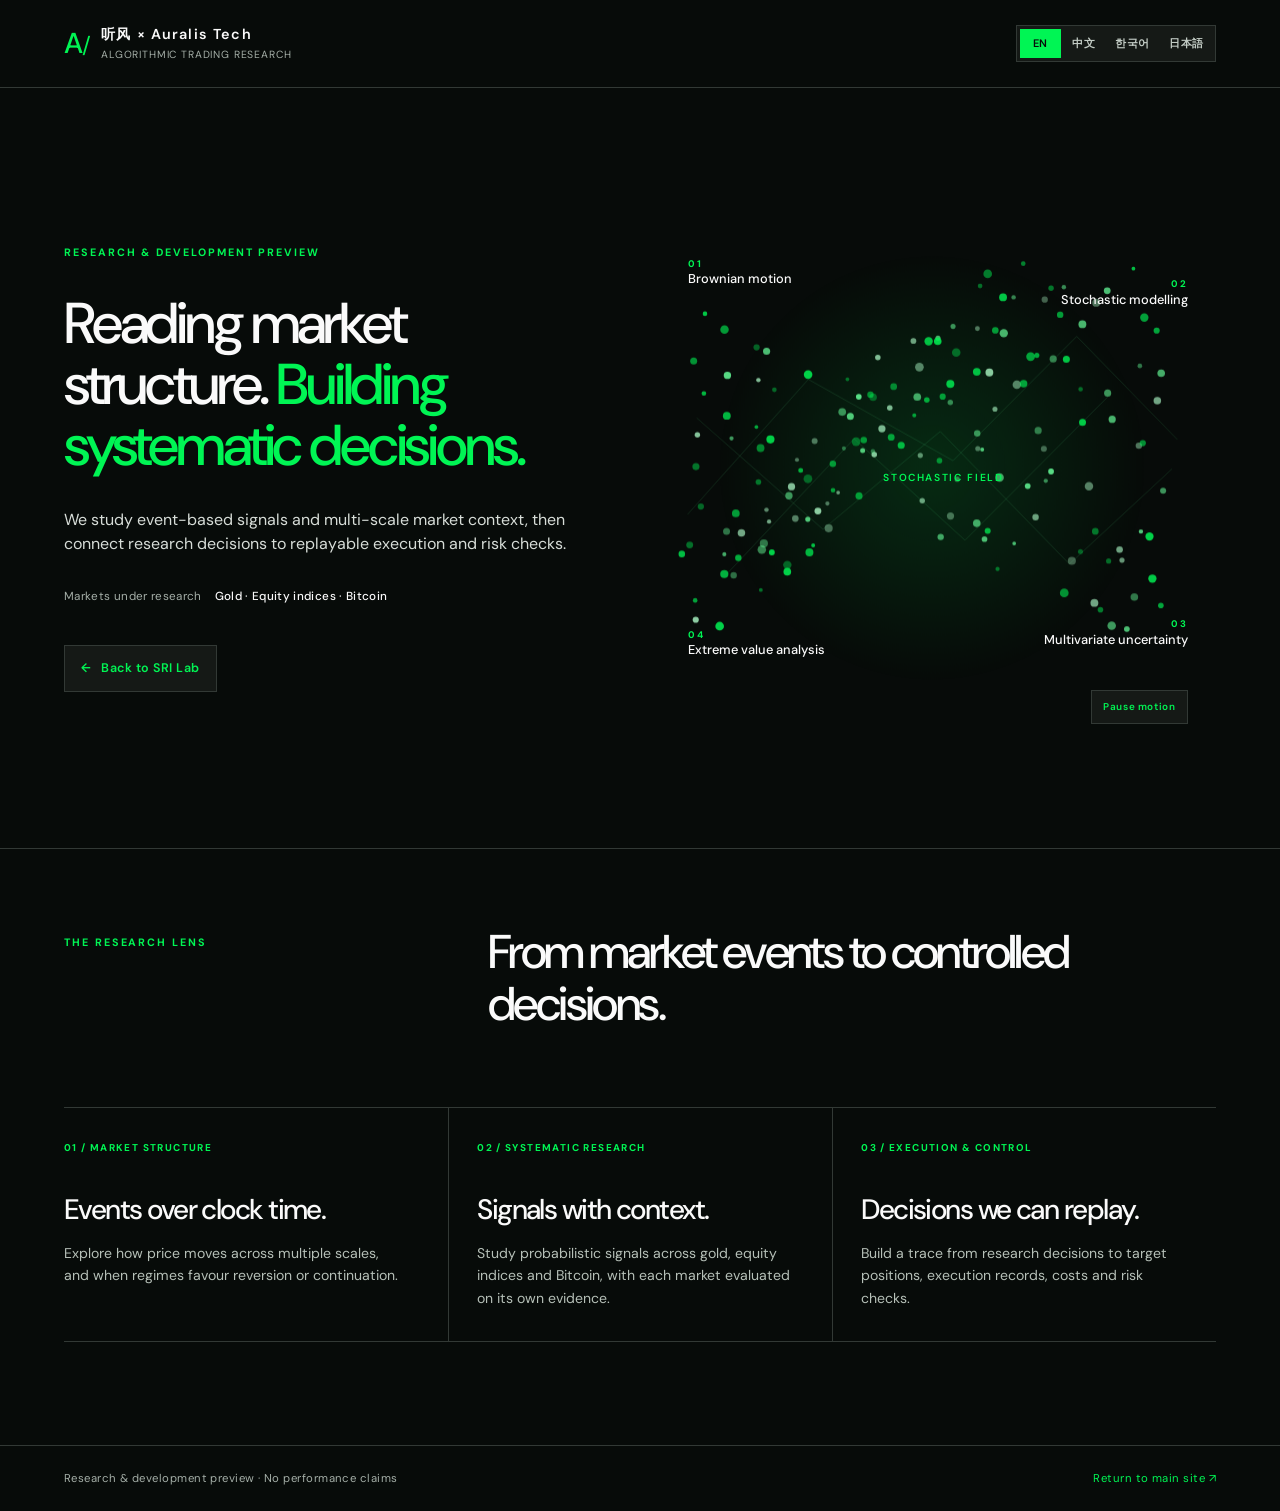
==== algorithmic-trading.html @ 4249a89b "Version site assets to refresh responsive styles" ====
<!doctype html>
<html lang="en">
<head>
  <meta charset="utf-8">
  <meta name="viewport" content="width=device-width, initial-scale=1">
  <meta name="robots" content="noindex">
  <meta name="theme-color" content="#070b09">
  <title>听风 × Auralis Tech | Algorithmic Trading Research</title>
  <meta name="description" content="A research preview of event-based market signals, multi-scale context and controlled execution across gold, equity indices and Bitcoin.">
  <link rel="icon" type="image/png" sizes="64x64" href="assets/sri-favicon.png">
  <link rel="preconnect" href="https://fonts.googleapis.com">
  <link rel="preconnect" href="https://fonts.gstatic.com" crossorigin>
  <link href="https://fonts.googleapis.com/css2?family=DM+Sans:wght@400;500;600;700&amp;display=swap" rel="stylesheet">
  <link rel="stylesheet" href="styles.css?v=20261025-2">
  <link rel="stylesheet" href="trading.css?v=20261025-2">
</head>
<body class="trading-page">
  <a class="skip-link" href="#main" data-i18n="skipLink">Skip to content</a>

  <header class="trading-header">
    <a class="trading-brand" href="index.html#top" aria-label="Return to the SRI Lab homepage" data-i18n-aria-label="tradingHomeLabel" data-language-link>
      <span class="trading-mark" aria-hidden="true">A<span class="trading-mark-slash">/</span></span>
      <span><strong>听风 × Auralis Tech</strong><small data-i18n="tradingBrandSub">Algorithmic trading research</small></span>
    </a>
    <div class="language-switcher" id="languageSwitcher" role="group" aria-label="Language">
      <button type="button" data-lang="en" aria-pressed="true">EN</button>
      <button type="button" data-lang="zh" aria-pressed="false">中文</button>
      <button type="button" data-lang="ko" aria-pressed="false">한국어</button>
      <button type="button" data-lang="ja" aria-pressed="false">日本語</button>
    </div>
  </header>

  <main id="main">
    <section class="trading-hero">
      <div class="trading-copy">
        <p class="trading-kicker" data-i18n="tradingEyebrow">Research &amp; development preview</p>
        <h1 data-i18n="tradingTitle">Reading market structure. <span>Building systematic decisions.</span></h1>
        <p class="trading-lede" data-i18n="tradingIntro">We study event-based signals and multi-scale market context, then connect research decisions to replayable execution and risk checks.</p>
        <p class="trading-markets"><span data-i18n="tradingMarketsLabel">Markets under research</span><strong data-i18n="tradingMarkets">Gold · Equity indices · Bitcoin</strong></p>
        <a class="trading-return" href="index.html#top" data-language-link><span aria-hidden="true">←</span> <span data-i18n="tradingReturn">Back to SRI Lab</span></a>
      </div>
      <div class="trading-diagram" role="group" aria-label="Mathematical research themes" data-i18n-aria-label="tradingVisualDescription">
        <div class="diagram-art" aria-hidden="true">
          <img src="assets/auralis-signal-field.svg" alt="" width="620" height="560">
          <canvas class="diagram-canvas" width="620" height="560"></canvas>
          <span class="diagram-center" data-i18n="tradingVisualCore">Stochastic field</span>
        </div>
        <div class="diagram-terms">
          <span class="diagram-label label-one"><b>01</b><strong>Brownian motion</strong><small class="diagram-local" data-i18n="tradingMath1Local">布朗运动</small></span>
          <span class="diagram-label label-two"><b>02</b><strong>Stochastic modelling</strong><small class="diagram-local" data-i18n="tradingMath2Local">随机建模</small></span>
          <span class="diagram-label label-three"><b>03</b><strong>Multivariate uncertainty</strong><small class="diagram-local" data-i18n="tradingMath3Local">多变量不确定性</small></span>
          <span class="diagram-label label-four"><b>04</b><strong>Extreme value analysis</strong><small class="diagram-local" data-i18n="tradingMath4Local">极值分析</small></span>
        </div>
        <button class="diagram-motion" type="button" hidden>
          <span class="motion-pause" data-i18n="tradingMotionPause">Pause motion</span>
          <span class="motion-resume" data-i18n="tradingMotionResume" hidden>Resume motion</span>
        </button>
      </div>
    </section>

    <section class="trading-process" aria-labelledby="trading-process-title">
      <div class="process-intro">
        <p class="trading-kicker" data-i18n="tradingMethodEyebrow">The research lens</p>
        <h2 id="trading-process-title" data-i18n="tradingMethodTitle">From market events to controlled decisions.</h2>
      </div>
      <div class="process-grid">
        <article class="process-card"><span data-i18n="tradingCard1Kicker">01 / MARKET STRUCTURE</span><h3 data-i18n="tradingCard1Title">Events over clock time.</h3><p data-i18n="tradingCard1Text">Explore how price moves across multiple scales, and when regimes favour reversion or continuation.</p></article>
        <article class="process-card"><span data-i18n="tradingCard2Kicker">02 / SYSTEMATIC RESEARCH</span><h3 data-i18n="tradingCard2Title">Signals with context.</h3><p data-i18n="tradingCard2Text">Study probabilistic signals across gold, equity indices and Bitcoin, with each market evaluated on its own evidence.</p></article>
        <article class="process-card"><span data-i18n="tradingCard3Kicker">03 / EXECUTION &amp; CONTROL</span><h3 data-i18n="tradingCard3Title">Decisions we can replay.</h3><p data-i18n="tradingCard3Text">Build a trace from research decisions to target positions, execution records, costs and risk checks.</p></article>
      </div>
    </section>
  </main>

  <footer class="trading-footer">
    <p data-i18n="tradingStatus">Research &amp; development preview · No performance claims</p>
    <a href="index.html#top" data-i18n="tradingFooterReturn" data-language-link>Return to main site ↗</a>
  </footer>

  <script src="script.js?v=20261025-2"></script>
  <script src="trading-animation.js?v=20261025-2"></script>
</body>
</html>
---- styles.css ----
:root {
  --paper: #f3efe6;
  --paper-light: #fbf8f1;
  --ink: #13241f;
  --muted: #61706a;
  --line: rgba(19, 36, 31, 0.14);
  --green: #1f6c59;
  --blue: #315f8f;
  --gold: #b17d2e;
  --dark: #0e201b;
  --white: #fffdf8;
  --shadow: 0 24px 70px rgba(22, 36, 31, 0.12);
  --radius: 1.75rem;
}

* { box-sizing: border-box; }

html { scroll-behavior: smooth; }

body {
  margin: 0;
  color: var(--ink);
  background:
    radial-gradient(circle at 0 3%, rgba(31, 108, 89, 0.14), transparent 29rem),
    radial-gradient(circle at 100% 12%, rgba(49, 95, 143, 0.15), transparent 28rem),
    var(--paper);
  font-family: "DM Sans", system-ui, -apple-system, BlinkMacSystemFont, "Segoe UI", sans-serif;
  font-size: 17px;
  line-height: 1.6;
}

body::before {
  position: fixed;
  inset: 0;
  z-index: -1;
  pointer-events: none;
  content: "";
  opacity: 0.3;
  background-image: linear-gradient(rgba(19, 36, 31, 0.035) 1px, transparent 1px), linear-gradient(90deg, rgba(19, 36, 31, 0.035) 1px, transparent 1px);
  background-size: 34px 34px;
  mask-image: linear-gradient(to bottom, black, transparent 74%);
}

a { color: inherit; text-decoration: none; }
img { max-width: 100%; }

.skip-link {
  position: fixed;
  left: 1rem;
  top: -5rem;
  z-index: 100;
  padding: 0.75rem 1rem;
  border-radius: 0.6rem;
  background: var(--dark);
  color: white;
}

.skip-link:focus { top: 1rem; }

.site-header {
  position: sticky;
  top: 0;
  z-index: 30;
  display: grid;
  grid-template-columns: 1fr auto 1fr;
  align-items: center;
  gap: 2rem;
  padding: 0.85rem clamp(1.1rem, 4vw, 4.2rem);
  border-bottom: 1px solid var(--line);
  background: rgba(243, 239, 230, 0.84);
  backdrop-filter: blur(18px);
}

.brand {
  display: inline-flex;
  align-items: center;
  gap: 0.75rem;
  justify-self: start;
}

.brand-mark {
  display: grid;
  place-items: center;
  width: 2.65rem;
  height: 2.65rem;
  border-radius: 50%;
  color: white;
  background: linear-gradient(135deg, #0ea5e9, #7c3aed);
  font-size: 0.82rem;
  font-weight: 700;
  letter-spacing: 0.02em;
  box-shadow: 0 8px 22px rgba(31, 108, 89, 0.23);
}

.brand-copy { display: flex; flex-direction: column; line-height: 1.15; }
.brand-copy strong { font-size: 0.96rem; }
.brand-copy small { margin-top: 0.2rem; color: var(--muted); font-size: 0.78rem; }

.nav { display: flex; gap: clamp(0.9rem, 2vw, 1.7rem); font-size: 0.9rem; color: var(--muted); }
.nav a { position: relative; }
.nav a::after { position: absolute; right: 0; bottom: -0.35rem; left: 0; height: 1px; content: ""; background: var(--ink); transform: scaleX(0); transition: transform 180ms ease; }
.nav a:hover::after, .nav a:focus-visible::after { transform: scaleX(1); }

.language-switcher {
  display: inline-flex;
  justify-self: end;
  gap: 0.18rem;
  padding: 0.22rem;
  border: 1px solid var(--line);
  border-radius: 999px;
  background: rgba(255, 255, 255, 0.42);
}

.language-switcher button {
  justify-self: end;
  min-width: 2.4rem;
  padding: 0.42rem 0.58rem;
  border: 0;
  border-radius: 999px;
  color: var(--muted);
  background: transparent;
  font: inherit;
  font-size: 0.74rem;
  font-weight: 700;
  cursor: pointer;
  transition: color 160ms ease, background 160ms ease, box-shadow 160ms ease;
}

.language-switcher button:hover { color: var(--ink); }
.language-switcher button[aria-pressed="true"] { color: white; background: linear-gradient(135deg, #0ea5e9, #7c3aed); box-shadow: 0 5px 14px rgba(79, 119, 232, 0.2); }

.section-pad { padding: clamp(4.8rem, 9vw, 8.5rem) clamp(1.2rem, 6vw, 7.5rem); }

.hero {
  display: grid;
  grid-template-columns: minmax(0, 1.35fr) minmax(340px, 0.65fr);
  gap: clamp(2.2rem, 6vw, 6.5rem);
  align-items: start;
  min-height: auto;
  padding-top: clamp(3.8rem, 6vw, 5.8rem);
  padding-bottom: clamp(3.2rem, 5vw, 4.8rem);
  overflow: hidden;
}

.eyebrow {
  margin: 0 0 1.1rem;
  color: var(--green);
  font-size: 0.8rem;
  font-weight: 700;
  letter-spacing: 0.14em;
  text-transform: uppercase;
}

.eyebrow.light { color: #8bd3bf; }

h1, h2, h3 { margin: 0; line-height: 1.05; }
h1, h2 { font-family: Newsreader, Georgia, serif; font-weight: 600; letter-spacing: -0.047em; }
h1 { max-width: 980px; font-size: clamp(3.8rem, 6.3vw, 6.5rem); }
h2 { font-size: clamp(2.5rem, 5vw, 5rem); }
h3 { font-size: 1.18rem; letter-spacing: -0.025em; }

.gradient-text {
  display: inline-block;
  color: transparent;
  background: linear-gradient(135deg, #0ea5e9 0%, #4f77e8 42%, #7c3aed 76%, #a855f7 100%);
  background-clip: text;
  -webkit-background-clip: text;
}

.hero-tagline {
  margin: 1.2rem 0 0;
  color: var(--ink);
  font-size: clamp(1.15rem, 1.8vw, 1.45rem);
  font-weight: 700;
  letter-spacing: -0.02em;
}

.hero-lede { max-width: 760px; margin: 0.8rem 0 0; color: var(--muted); font-size: clamp(1.08rem, 1.45vw, 1.22rem); }
.hero-actions { display: flex; flex-wrap: wrap; gap: 0.75rem; margin-top: 1.8rem; }

.button {
  display: inline-flex;
  align-items: center;
  justify-content: center;
  padding: 0.86rem 1.15rem;
  border: 1px solid var(--line);
  border-radius: 999px;
  font-size: 0.93rem;
  font-weight: 700;
  transition: transform 160ms ease, box-shadow 160ms ease, background 160ms ease;
}

.button.primary { border-color: var(--dark); color: white; background: var(--dark); }
.button.secondary { background: rgba(255, 255, 255, 0.5); }
.button:hover { transform: translateY(-2px); box-shadow: 0 10px 24px rgba(22, 36, 31, 0.1); }

.profile-links { display: flex; flex-wrap: wrap; gap: 0.85rem 1.25rem; margin-top: 2rem; color: var(--muted); font-size: 0.86rem; }
.profile-links a { border-bottom: 1px solid var(--line); }
.profile-links span { color: var(--green); }

.profile-card {
  position: relative;
  padding: clamp(1.4rem, 3vw, 2.2rem);
  border: 1px solid rgba(19, 36, 31, 0.12);
  border-radius: 2.25rem;
  background: rgba(251, 248, 241, 0.78);
  box-shadow: var(--shadow);
}

.profile-card::before {
  position: absolute;
  top: 1.5rem;
  right: 1.5rem;
  width: 4.5rem;
  height: 4.5rem;
  border: 1px solid rgba(31, 108, 89, 0.18);
  border-radius: 50%;
  content: "";
  box-shadow: 0 0 0 0.9rem rgba(31, 108, 89, 0.05), 0 0 0 1.8rem rgba(49, 95, 143, 0.03);
}

.portrait-wrap { position: relative; width: 8.8rem; margin-bottom: 1.6rem; }
.portrait-wrap img { display: block; width: 8.8rem; height: 8.8rem; object-fit: cover; object-position: center 6%; border: 5px solid white; border-radius: 50%; box-shadow: 0 16px 40px rgba(22, 36, 31, 0.18); }
.availability { position: absolute; right: 0.45rem; bottom: 0.35rem; width: 1.2rem; height: 1.2rem; border: 3px solid white; border-radius: 50%; background: #51a47f; }
.profile-kicker { margin: 0 0 0.35rem; color: var(--green); font-size: 0.68rem; font-weight: 700; letter-spacing: 0.12em; text-transform: uppercase; }
.profile-card h2 { font-size: clamp(2rem, 3.2vw, 3rem); }
.profile-role { margin: 0.55rem 0 0; color: var(--muted); font-size: 1rem; }
.credential-list { display: grid; gap: 0.55rem; margin-top: 1.25rem; padding-top: 1.1rem; border-top: 1px solid var(--line); }
.credential-list p { display: grid; grid-template-columns: minmax(8.5rem, 0.9fr) 1.1fr; gap: 0.8rem; margin: 0; font-size: 0.79rem; line-height: 1.35; }
.credential-list strong { color: var(--ink); }
.credential-list span { color: var(--muted); }
.profile-tags { display: flex; flex-wrap: wrap; gap: 0.45rem; margin-top: 1.3rem; }
.profile-tags span { padding: 0.4rem 0.7rem; border: 1px solid var(--line); border-radius: 999px; background: rgba(255, 255, 255, 0.55); font-size: 0.76rem; font-weight: 600; }
.profile-note { display: grid; grid-template-columns: 2rem 1fr; gap: 0.8rem; align-items: start; margin-top: 1.6rem; color: var(--muted); font-size: 0.87rem; }
.profile-note p { margin: 0; }
.note-rule { height: 1px; margin-top: 0.7rem; background: var(--gold); }

.signature-band {
  position: relative;
  display: grid;
  grid-template-columns: repeat(3, 1fr);
  padding: 0 clamp(1.2rem, 6vw, 7.5rem);
  border-block: 1px solid var(--line);
  background: linear-gradient(90deg, rgba(14, 165, 233, 0.035), rgba(124, 58, 237, 0.04), rgba(255, 255, 255, 0.22));
}

.signature-band::before { position: absolute; top: -1px; right: clamp(1.2rem, 6vw, 7.5rem); left: clamp(1.2rem, 6vw, 7.5rem); height: 2px; content: ""; background: linear-gradient(90deg, #0ea5e9, #4f77e8 45%, #7c3aed 78%, transparent); }
.signature-band p { display: grid; grid-template-columns: auto 1fr auto; grid-template-rows: auto auto; gap: 0.05rem 0.85rem; align-items: center; margin: 0; padding: 1.35rem clamp(0.8rem, 3vw, 2.2rem); border-right: 1px solid var(--line); }
.signature-band p:first-child { border-left: 1px solid var(--line); }
.signature-band span { grid-row: 1 / 3; color: var(--blue); font-size: 0.68rem; font-weight: 700; }
.signature-band strong { font-size: 1rem; }
.signature-band small { color: var(--muted); font-size: 0.8rem; }
.signature-band em { grid-column: 3; grid-row: 1 / 3; padding-left: 0.9rem; border-left: 1px solid rgba(49, 95, 143, 0.16); color: transparent; background: linear-gradient(135deg, #0ea5e9, #7c3aed); background-clip: text; -webkit-background-clip: text; font-family: Newsreader, Georgia, serif; font-size: clamp(0.9rem, 1.3vw, 1.18rem); font-style: normal; font-weight: 600; letter-spacing: -0.02em; white-space: nowrap; }

.section-intro { display: grid; grid-template-columns: minmax(240px, 0.7fr) minmax(320px, 1.2fr); gap: 1.5rem clamp(2rem, 6vw, 6rem); align-items: start; margin-bottom: clamp(2.5rem, 6vw, 5rem); }
.section-intro .eyebrow { grid-column: 1 / -1; margin-bottom: -0.5rem; }
.section-intro > p:last-child { margin: 0.45rem 0 0; color: var(--muted); font-size: 1.02rem; line-height: 1.6; }
.section-intro.compact { max-width: 960px; }
.research-section .section-intro { grid-template-columns: minmax(420px, 1.08fr) minmax(380px, 0.92fr); column-gap: clamp(3rem, 6vw, 6.5rem); margin-bottom: clamp(2.5rem, 4.5vw, 4.5rem); }
.research-section .section-intro h2 { font-size: clamp(2.8rem, 4.5vw, 4.65rem); line-height: 1.03; }

.copy-emphasis { color: var(--ink); font-weight: 700; }
.gradient-emphasis { color: transparent; background: linear-gradient(110deg, #0ea5e9, #4f77e8 46%, #7c3aed 82%, #a855f7); background-clip: text; -webkit-background-clip: text; }
.gradient-emphasis.on-dark { background-image: linear-gradient(110deg, #67e8f9, #93c5fd 42%, #c084fc 82%, #e9d5ff); }
.marker-highlight { padding: 0 0.08em; color: var(--ink); background: linear-gradient(to top, rgba(14, 165, 233, 0.24) 0 38%, rgba(124, 58, 237, 0.13) 38% 68%, transparent 68%); box-decoration-break: clone; -webkit-box-decoration-break: clone; }
.light-emphasis { color: white; font-weight: 700; }

.research-grid { display: grid; grid-template-columns: repeat(3, minmax(0, 1fr)); gap: 1rem; }
.research-card { overflow: hidden; border: 1px solid var(--line); border-radius: var(--radius); background: rgba(251, 248, 241, 0.75); }
.research-visual { position: relative; overflow: hidden; height: 15rem; background: #102522; }
.research-visual::after { position: absolute; inset: 0; content: ""; pointer-events: none; background: linear-gradient(to top, rgba(14, 32, 27, 0.3), transparent 58%); }
.research-visual img { width: 100%; height: 100%; object-fit: cover; transition: transform 650ms cubic-bezier(0.22, 1, 0.36, 1), filter 650ms ease; }
.research-card:hover .research-visual img { transform: scale(1.035); filter: saturate(1.05); }
.research-visual span { position: absolute; right: 1rem; bottom: 0.8rem; z-index: 1; color: white; font-family: Newsreader, Georgia, serif; font-size: 2.6rem; }
.research-content { padding: 1.4rem; }
.branch-label { margin: 0 0 0.7rem; color: var(--green); font-size: 0.75rem; font-weight: 700; letter-spacing: 0.12em; text-transform: uppercase; }
.math-notation { display: inline-flex; margin: -0.1rem 0 0.9rem; padding: 0.34rem 0.62rem; border: 1px solid rgba(49, 95, 143, 0.16); border-radius: 999px; color: var(--blue); background: linear-gradient(135deg, rgba(14, 165, 233, 0.08), rgba(124, 58, 237, 0.08)); font-family: Newsreader, Georgia, serif; font-size: 0.86rem; font-weight: 600; letter-spacing: 0.01em; }
.research-content h3 { min-height: 2.5em; font-size: 1.3rem; }
.research-content > p:not(.branch-label):not(.math-notation) { min-height: 7.5em; color: var(--muted); font-size: 0.96rem; }
.research-content ul { display: flex; flex-wrap: wrap; gap: 0.4rem; margin: 1.2rem 0 0; padding: 0; list-style: none; }
.research-content li { padding: 0.38rem 0.6rem; border: 1px solid var(--line); border-radius: 999px; color: var(--muted); font-size: 0.75rem; }
.branch-two .branch-label { color: var(--blue); }
.branch-three .branch-label { color: var(--gold); }

.projects-section { padding-top: clamp(3rem, 6vw, 6rem); border-top: 1px solid var(--line); }
.projects-section .section-intro { max-width: none; grid-template-columns: minmax(0, 1.25fr) minmax(250px, 0.75fr); align-items: end; margin-bottom: clamp(1.5rem, 3vw, 2.5rem); }
.projects-section .section-intro h2 { font-size: clamp(2.8rem, 4.2vw, 4.5rem); }
.projects-grid { display: grid; grid-template-columns: repeat(3, minmax(0, 1fr)); gap: 0.85rem; }
.project-card { min-width: 0; padding: clamp(1.35rem, 2.2vw, 1.85rem); border: 1px solid var(--line); border-radius: var(--radius); background: rgba(251, 248, 241, 0.78); }
#ias-defi-project { background: linear-gradient(120deg, rgba(14, 165, 233, 0.1), rgba(124, 58, 237, 0.09) 58%, rgba(255, 253, 248, 0.76)); }
.project-card h3 { margin: 0.7rem 0 0.8rem; overflow-wrap: anywhere; font-family: Newsreader, Georgia, serif; font-size: clamp(1.4rem, 2vw, 1.8rem); font-weight: 500; line-height: 1.16; letter-spacing: -0.025em; }
.project-card p { margin: 0; color: var(--muted); font-size: 0.88rem; }
.project-card .project-fund { color: var(--green); font-size: 0.72rem; font-weight: 700; text-transform: uppercase; letter-spacing: 0.06em; }
.project-card .project-role { margin-bottom: 0.7rem; color: var(--ink); font-weight: 700; }
.projects-more { margin-top: 0.85rem; }
.projects-more summary { display: inline-flex; align-items: center; gap: 0.8rem; min-height: 3rem; padding: 0.7rem 1.05rem; border: 1px solid var(--line); border-radius: 999px; color: var(--green); background: rgba(255, 253, 248, 0.78); font-size: 0.85rem; font-weight: 700; cursor: pointer; list-style: none; }
.projects-more summary::-webkit-details-marker { display: none; }
.projects-more summary:hover, .projects-more summary:focus-visible { border-color: var(--green); background: var(--white); }
.projects-more summary:focus-visible { outline: 3px solid rgba(31, 108, 89, 0.25); outline-offset: 3px; }
.projects-more .when-open, .projects-more[open] .when-closed { display: none; }
.projects-more[open] .when-open { display: inline; }
.projects-toggle-icon { display: grid; place-items: center; width: 1.45rem; height: 1.45rem; border-radius: 50%; color: white; background: var(--green); font-size: 1.1rem; line-height: 1; transition: transform 180ms ease; }
.projects-more[open] .projects-toggle-icon { transform: rotate(45deg); }
.projects-more .projects-grid { margin-top: 0.85rem; }
.projects-source { display: inline-flex; gap: 0.35rem; margin-top: 1.7rem; padding-bottom: 0.2rem; border-bottom: 1px solid var(--green); color: var(--green); font-size: 0.85rem; font-weight: 700; }
#top, #profile, #research, #projects, #impact, #people, #contact, #ias-defi-project { scroll-margin-top: 6rem; }

.impact-panel {
  display: grid;
  grid-template-columns: minmax(280px, 0.78fr) minmax(0, 1.22fr);
  gap: clamp(2.5rem, 7vw, 7rem);
  margin: 0 clamp(1rem, 4vw, 4rem);
  padding: clamp(3rem, 7vw, 6.5rem);
  border-radius: 2.5rem;
  color: white;
  background: radial-gradient(circle at 75% 0, rgba(91, 166, 146, 0.23), transparent 30rem), radial-gradient(circle at 5% 100%, rgba(49, 95, 143, 0.25), transparent 26rem), var(--dark);
}

.impact-copy h2 { max-width: 580px; }
.impact-copy > p:not(.eyebrow) { max-width: 540px; color: rgba(255, 255, 255, 0.65); }
.text-link { display: inline-flex; gap: 0.35rem; margin-top: 1rem; border-bottom: 1px solid rgba(255, 255, 255, 0.35); font-size: 0.9rem; font-weight: 700; }
.impact-grid { display: grid; grid-template-columns: repeat(2, minmax(0, 1fr)); gap: 1px; background: rgba(255, 255, 255, 0.12); }
.impact-grid article { position: relative; min-height: 195px; padding: 1.5rem; background: rgba(14, 32, 27, 0.96); }
.impact-grid span { color: #8bd3bf; font-size: 0.66rem; font-weight: 700; }
.impact-grid h3 { margin-top: 1.2rem; }
.impact-grid p { margin-bottom: 0; color: rgba(255, 255, 255, 0.68); font-size: 0.9rem; }
.teaching-section { display: grid; grid-template-columns: 1.3fr 0.7fr; column-gap: clamp(2rem, 7vw, 7rem); row-gap: clamp(2rem, 4vw, 4rem); align-items: start; padding-bottom: clamp(1.8rem, 3vw, 3rem); }
.teaching-section .section-intro { display: block; margin: 0; }
.teaching-section .section-intro .eyebrow { margin-bottom: 1.15rem; }
.teaching-section .section-intro h2 { max-width: 740px; }
.teaching-section .section-intro > p:last-child { max-width: 680px; margin-top: 1.5rem; }
.teaching-list { display: flex; flex-direction: column; border-top: 1px solid var(--line); }
.teaching-list span { padding: 0.9rem 0; border-bottom: 1px solid var(--line); color: var(--muted); font-size: 0.92rem; }
.teaching-evidence { grid-column: 1 / -1; display: grid; grid-template-columns: minmax(260px, 0.72fr) minmax(0, 1.28fr); column-gap: clamp(2rem, 5vw, 5rem); row-gap: 1.5rem; padding-top: clamp(2rem, 4vw, 3.5rem); border-top: 1px solid var(--line); }
.evidence-heading h3 { max-width: 520px; font-family: Newsreader, Georgia, serif; font-size: clamp(1.9rem, 3.2vw, 3.35rem); font-weight: 500; line-height: 1.08; letter-spacing: -0.035em; }
.evidence-heading > p:last-child { max-width: 500px; margin-top: 1.25rem; color: var(--muted); font-size: 0.92rem; }
.teaching-scores { min-width: 0; padding: clamp(1rem, 2.4vw, 1.65rem); border: 1px solid rgba(124, 58, 237, 0.16); border-radius: 1.7rem; background: linear-gradient(150deg, rgba(14, 165, 233, 0.07), rgba(255, 253, 248, 0.94) 40%, rgba(124, 58, 237, 0.06)); }
.evidence-metrics { display: grid; grid-template-columns: repeat(3, minmax(0, 1fr)); gap: 0.65rem; }
.evidence-period { grid-column: 1 / -1; margin: 0 0 0.15rem; color: var(--green); font-size: 0.73rem; font-weight: 700; letter-spacing: 0.07em; text-transform: uppercase; }
.evidence-metric { min-width: 0; min-height: 165px; padding: 1.05rem; border: 1px solid rgba(255, 255, 255, 0.9); border-radius: 1.2rem; background: rgba(255, 255, 255, 0.76); box-shadow: 0 8px 24px rgba(39, 55, 83, 0.04); }
.evidence-metric strong { display: block; margin-bottom: 1.5rem; color: #2563eb; font-family: Newsreader, Georgia, serif; font-size: clamp(2.5rem, 3.8vw, 3.9rem); font-weight: 500; line-height: 1; letter-spacing: -0.05em; }
.evidence-metric strong span { font-size: 0.45em; }
.evidence-metric h4 { margin: 0 0 0.25rem; font-size: 0.86rem; line-height: 1.25; }
.evidence-metric p { margin: 0; color: var(--muted); font-size: 0.72rem; }
.survey-summary { margin-top: 1.3rem; padding-top: 1.05rem; border-top: 1px solid rgba(39, 55, 83, 0.14); }
.survey-table { width: 100%; border-collapse: collapse; text-align: left; font-variant-numeric: tabular-nums; }
.survey-table caption { margin-bottom: 0.35rem; color: var(--ink); font-size: 0.88rem; font-weight: 700; text-align: left; }
.survey-table th, .survey-table td { padding: 0.65rem 0.35rem; border-bottom: 1px solid var(--line); vertical-align: baseline; }
.survey-table thead th { color: var(--muted); font-size: 0.72rem; font-weight: 700; }
.survey-table tbody th { white-space: nowrap; font-size: 0.82rem; font-weight: 700; }
.survey-table td strong { color: #2563eb; font-family: Newsreader, Georgia, serif; font-size: 1.55rem; font-weight: 600; line-height: 1; }
.survey-table td span { white-space: nowrap; color: var(--muted); font-size: 0.73rem; }
.survey-positive { margin: 0.95rem 0 0; color: var(--ink); font-size: 0.82rem; font-weight: 700; }
.survey-source { margin: 0.4rem 0 0; color: var(--muted); font-size: 0.72rem; line-height: 1.5; }
.student-voices { grid-column: 1 / -1; margin-top: 0.5rem; }
.student-voices > .eyebrow { margin-bottom: 0.85rem; }
.student-voices-grid { display: grid; grid-template-columns: repeat(3, minmax(0, 1fr)); gap: 1rem; }
.student-quote { display: flex; flex-direction: column; justify-content: space-between; gap: 1.5rem; min-width: 0; margin: 0; padding: clamp(1.4rem, 3vw, 2.2rem); border: 1px solid rgba(124, 58, 237, 0.14); border-radius: 1.55rem; background: linear-gradient(145deg, rgba(14, 165, 233, 0.07), rgba(255, 253, 248, 0.9) 42%, rgba(124, 58, 237, 0.07)); }
.student-quote blockquote { margin: 0; font-family: Newsreader, Georgia, serif; font-size: clamp(1.2rem, 2.15vw, 1.8rem); line-height: 1.3; letter-spacing: -0.02em; }
.student-quote figcaption { color: var(--muted); font-size: 0.7rem; font-weight: 700; letter-spacing: 0.03em; }

.people-section { padding-top: clamp(1.25rem, 2.4vw, 2rem); padding-bottom: clamp(2.5rem, 4vw, 4rem); }
.people-section .section-intro { grid-template-columns: minmax(420px, 1.08fr) minmax(380px, 0.92fr); max-width: none; column-gap: clamp(4rem, 8vw, 9rem); }
.people-grid { display: grid; grid-template-columns: repeat(3, minmax(0, 1fr)); gap: 1rem; }
.person-card { position: relative; display: flex; flex-direction: column; align-items: center; min-height: 375px; padding: 1.55rem; overflow: hidden; border: 1px solid var(--line); border-radius: 1.65rem; background: rgba(251, 248, 241, 0.72); text-align: center; }
.person-card img, .initials { display: grid; place-items: center; width: 112px; height: 112px; margin: 0 auto 1.25rem; object-fit: cover; object-position: center center; border: 1px solid rgba(255, 255, 255, 0.6); border-radius: 26px; color: white; background: linear-gradient(135deg, #0ea5e9, #7c3aed); box-shadow: 0 18px 45px rgba(15, 23, 42, 0.18), inset 0 1px 0 rgba(255, 255, 255, 0.55); font-family: Newsreader, Georgia, serif; font-size: 1.65rem; transition: transform 240ms ease, box-shadow 240ms ease; }
.person-card:hover img, .person-card:hover .initials { transform: translateY(-4px) scale(1.025); box-shadow: 0 23px 55px rgba(15, 23, 42, 0.22), inset 0 1px 0 rgba(255, 255, 255, 0.55); }
.person-card h3 { font-size: 1.12rem; }
.person-card p { margin-bottom: 0; color: var(--muted); font-size: 0.88rem; line-height: 1.55; }
.person-card .person-title { margin: 0.45rem 0 0; color: var(--ink); font-size: 0.84rem; font-weight: 700; }
.person-card .person-affiliation { min-height: 2.7em; margin: 0.18rem 0 0.7rem; color: var(--green); font-size: 0.78rem; font-weight: 600; }
.join-card { grid-column: 1 / -1; display: grid; grid-template-columns: 120px minmax(190px, 0.7fr) minmax(280px, 1.25fr) auto; grid-template-areas: "icon label text action" "icon title text action"; gap: 0.35rem 1.7rem; align-items: center; min-height: 250px; padding: 2.2rem; border-color: rgba(124, 58, 237, 0.2); background: linear-gradient(145deg, rgba(14, 165, 233, 0.12), rgba(124, 58, 237, 0.11) 54%, rgba(245, 158, 11, 0.1)); text-align: left; }
.join-card::before { position: absolute; inset: -35%; content: ""; background: radial-gradient(circle at 28% 28%, rgba(56, 189, 248, 0.2), transparent 30%), radial-gradient(circle at 72% 60%, rgba(168, 85, 247, 0.22), transparent 32%), radial-gradient(circle at 50% 90%, rgba(251, 191, 36, 0.14), transparent 28%); }
.join-card > * { position: relative; z-index: 1; }
.join-card .initials { grid-area: icon; margin: 0; color: white; background: linear-gradient(135deg, #0ea5e9, #7c3aed); font-family: inherit; font-size: 2.4rem; }
.join-card h3 { grid-area: title; align-self: start; font-family: Newsreader, Georgia, serif; font-size: 1.85rem; }
.join-card .branch-label { grid-area: label; align-self: end; color: #6d28d9; }
.join-card > p:not(.branch-label) { grid-area: text; margin: 0; font-size: 0.98rem; }
.join-button { grid-area: action; display: inline-flex; align-items: center; justify-content: center; gap: 0.4rem; min-height: 48px; padding: 0.8rem 1.2rem; border-radius: 999px; color: white; background: linear-gradient(135deg, #0ea5e9, #7c3aed); box-shadow: 0 14px 32px rgba(124, 58, 237, 0.24); font-size: 0.92rem; font-weight: 700; white-space: nowrap; }
.join-button:hover { transform: translateY(-2px); box-shadow: 0 18px 40px rgba(124, 58, 237, 0.3); }

.contact-section { padding-top: clamp(1rem, 2vw, 2rem); }
.contact-card { max-width: 1180px; margin: 0 auto; padding: clamp(2rem, 6vw, 5.2rem); border: 1px solid var(--line); border-radius: 2.4rem; background: linear-gradient(120deg, rgba(255, 253, 248, 0.78), rgba(237, 242, 237, 0.8)); box-shadow: var(--shadow); text-align: center; }
.contact-card h2 { max-width: 900px; margin-inline: auto; }
.contact-card > p:not(.eyebrow) { max-width: 680px; margin: 1.2rem auto 0; color: var(--muted); }
.contact-email { display: inline-flex; gap: 0.4rem; margin-top: 2rem; padding-bottom: 0.25rem; border-bottom: 1px solid var(--ink); font-size: clamp(1rem, 2vw, 1.35rem); font-weight: 700; }
.contact-profiles { display: flex; flex-wrap: wrap; justify-content: center; gap: 0.8rem 1.25rem; margin-top: 2rem; color: var(--muted); font-size: 0.86rem; }

.site-footer { display: grid; grid-template-columns: 1fr auto 1fr; align-items: center; gap: 1rem; padding: 1.5rem clamp(1.2rem, 4vw, 4rem); border-top: 1px solid var(--line); color: var(--muted); font-size: 0.8rem; }
.site-footer p { margin: 0; }
.site-footer a { justify-self: end; }
.footer-actions { display: flex; justify-self: end; align-items: center; flex-wrap: wrap; justify-content: flex-end; gap: 0.45rem 1.25rem; }
.site-footer .footer-actions a { justify-self: auto; white-space: nowrap; }
.quant-entry { color: var(--green); opacity: 0.78; text-decoration: underline; text-decoration-color: transparent; text-underline-offset: 0.25rem; transition: opacity 160ms ease, text-decoration-color 160ms ease; }
.quant-entry:hover, .quant-entry:focus-visible { opacity: 1; text-decoration-color: currentColor; }

.scroll-reveal { opacity: 0; filter: blur(8px); transform: translate3d(0, 42px, 0) scale(0.988); transition: opacity 900ms cubic-bezier(0.22, 1, 0.36, 1), transform 900ms cubic-bezier(0.22, 1, 0.36, 1), filter 800ms ease; transition-delay: var(--reveal-delay, 0ms); will-change: opacity, transform, filter; }
.scroll-reveal.is-visible { opacity: 1; filter: blur(0); transform: translate3d(0, 0, 0) scale(1); }

@media (max-width: 1180px) {
  .site-header { grid-template-columns: minmax(0, 1fr) auto; column-gap: 1rem; row-gap: 0.65rem; }
  .brand { grid-column: 1; grid-row: 1; }
  .language-switcher { grid-column: 2; grid-row: 1; }
  .nav { grid-column: 1 / -1; grid-row: 2; justify-content: space-between; gap: 0.5rem; padding-top: 0.55rem; border-top: 1px solid var(--line); font-size: 0.82rem; }
  #top, #profile, #research, #projects, #impact, #people, #contact, #ias-defi-project { scroll-margin-top: 9rem; }
}

@media (max-width: 1100px) {
  .site-footer { grid-template-columns: 1fr; text-align: center; }
  .footer-actions { justify-self: center; justify-content: center; }
}

@media (max-width: 1020px) {
  .hero { grid-template-columns: 1fr; min-height: auto; }
  .profile-card { max-width: 560px; }
  .research-grid { grid-template-columns: 1fr; }
  .research-section .section-intro { grid-template-columns: minmax(0, 1fr) minmax(280px, 0.85fr); column-gap: 2.5rem; }
  .research-card { display: grid; grid-template-columns: minmax(240px, 0.8fr) minmax(320px, 1.2fr); }
  .research-visual { height: 100%; min-height: 22rem; }
  .research-content > p:not(.branch-label) { min-height: auto; }
  .impact-panel { grid-template-columns: 1fr; }
  .teaching-evidence { grid-template-columns: 1fr; }
  .people-section .section-intro { grid-template-columns: minmax(0, 1.08fr) minmax(280px, 0.92fr); column-gap: 2.5rem; }
  .people-grid { grid-template-columns: repeat(2, minmax(0, 1fr)); }
}

@media (max-width: 900px) and (min-width: 721px) {
  .projects-grid { grid-template-columns: repeat(2, minmax(0, 1fr)); }
  .projects-grid .project-card:last-child { grid-column: 1 / -1; }
}

@media (max-width: 720px) {
  .site-header { padding: 0.7rem 1rem; }
  .brand-copy small { font-size: 0; }
  .brand-copy small::after { content: "SRI Lab"; font-size: 0.7rem; }
  .language-switcher { gap: 0.08rem; padding: 0.16rem; }
  .language-switcher button { min-width: 1.9rem; padding: 0.38rem 0.4rem; font-size: 0.66rem; }
  .nav { display: grid; grid-template-columns: repeat(3, minmax(0, 1fr)); gap: 0.2rem 0.35rem; padding-top: 0.45rem; text-align: center; font-size: 0.76rem; }
  .nav a { padding: 0.12rem 0; }
  #top, #profile, #research, #projects, #impact, #people, #contact, #ias-defi-project { scroll-margin-top: 10rem; }
  .section-pad { padding-inline: 1.1rem; }
  .hero { padding-top: 4.5rem; padding-bottom: 3rem; }
  h1 { font-size: clamp(3rem, 14vw, 4.3rem); }
  .gradient-text { display: inline; }
  .credential-list p { grid-template-columns: 1fr; gap: 0.1rem; }
  .signature-band { grid-template-columns: 1fr; padding-inline: 1rem; }
  .signature-band p, .signature-band p:first-child { border-right: 1px solid var(--line); border-bottom: 1px solid var(--line); border-left: 1px solid var(--line); }
  .signature-band p:last-child { border-bottom: 0; }
  .section-intro { display: block; }
  .section-intro h2 { margin-bottom: 1rem; }
  .section-intro .eyebrow { margin-bottom: 1rem; }
  .section-intro > p:last-child { margin-top: 1rem; }
  .projects-grid { grid-template-columns: 1fr; }
  .projects-section .section-intro { margin-bottom: 1.5rem; }
  .research-card { display: block; }
  .research-visual { height: 13rem; min-height: 0; }
  .impact-panel { margin-inline: 0.55rem; padding: 2rem 1.2rem; border-radius: 1.7rem; }
  .impact-grid { grid-template-columns: 1fr; }
  .teaching-section { grid-template-columns: 1fr; }
  .teaching-evidence { grid-template-columns: 1fr; }
  .evidence-metrics { gap: 0.4rem; }
  .evidence-metric { min-height: 145px; padding: 0.75rem 0.55rem; border-radius: 1rem; }
  .evidence-metric strong { margin-bottom: 1rem; font-size: 2rem; }
  .evidence-metric h4 { font-size: 0.7rem; }
  .evidence-metric p { font-size: 0.62rem; }
  .survey-summary { margin-top: 1.1rem; }
  .survey-table th, .survey-table td { padding: 0.7rem 0.15rem; }
  .survey-table td strong { font-size: 1.35rem; }
  .survey-table td span { font-size: 0.65rem; }
  .student-voices-grid { grid-template-columns: 1fr; }
  .people-grid { grid-template-columns: 1fr; }
  .person-card { text-align: center; }
  .person-card img, .initials { margin-inline: auto; }
  .join-card { display: flex; grid-column: auto; min-height: 360px; padding: 1.55rem; text-align: center; }
  .join-card .initials { margin-inline: auto; }
  .join-card .branch-label { margin-bottom: 0.7rem; }
  .join-card > p:not(.branch-label) { margin-top: 0.7rem; }
  .join-button { margin-top: auto; }
  .site-footer { grid-template-columns: 1fr; text-align: center; }
  .site-footer a { justify-self: center; }
}

@media (max-width: 520px) {
  .site-header { gap: 0.45rem; }
  .brand { gap: 0.4rem; min-width: 0; }
  .brand-mark { flex: 0 0 2rem; width: 2rem; height: 2rem; font-size: 0.64rem; }
  .brand-copy strong { font-size: 0.76rem; white-space: nowrap; }
  .language-switcher button { min-width: 0; padding: 0.36rem 0.28rem; font-size: 0.62rem; white-space: nowrap; }
  .teaching-scores { padding: 0.85rem; }
  .evidence-metrics { grid-template-columns: repeat(2, minmax(0, 1fr)); }
  .evidence-period, .evidence-metric:first-of-type { grid-column: 1 / -1; }
  .evidence-metric { min-height: 128px; padding: 0.85rem; }
  .evidence-metric:first-of-type { min-height: 112px; }
  .evidence-metric strong { margin-bottom: 0.6rem; font-size: 2.25rem; }
  .evidence-metric h4 { font-size: 0.78rem; }
  .evidence-metric p { font-size: 0.68rem; }
  .survey-table td span { display: block; margin-top: 0.15rem; }
}

@media (max-width: 360px) {
  .brand-copy { display: none; }
}

@media (prefers-reduced-motion: reduce) {
  html { scroll-behavior: auto; }
  .scroll-reveal { opacity: 1; filter: none; transform: none; transition: none; }
  .button:hover { transform: none; }
  .research-card:hover .research-visual img { transform: none; filter: none; }
}
---- trading.css ----
.trading-page {
  --trading-ink: #070b09;
  --trading-panel: #151916;
  --trading-line: #323935;
  --trading-white: #fafafa;
  --trading-muted: #a4aea7;
  --trading-green: #00f554;
  min-height: 100vh;
  color: var(--trading-white);
  background: var(--trading-ink);
  font-family: "DM Sans", system-ui, -apple-system, BlinkMacSystemFont, "Segoe UI", sans-serif;
  font-size: 16px;
  line-height: 1.5;
}

.trading-page::before { display: none; }
.trading-page h1, .trading-page h2, .trading-page h3 { font-family: inherit; font-weight: 500; letter-spacing: -0.055em; }
.trading-page a:focus-visible, .trading-page button:focus-visible { outline: 2px solid var(--trading-green); outline-offset: 4px; }
.trading-page .skip-link { border-radius: 0; color: var(--trading-ink); background: var(--trading-green); }

.trading-header {
  display: flex;
  align-items: center;
  justify-content: space-between;
  gap: 1.5rem;
  max-width: 1500px;
  min-height: 88px;
  margin: 0 auto;
  padding: 1.15rem clamp(1.25rem, 5vw, 5.5rem);
  border-bottom: 1px solid var(--trading-line);
}
.trading-brand { display: inline-flex; align-items: center; gap: 0.85rem; min-width: 0; }
.trading-brand:hover strong { color: var(--trading-green); }
.trading-mark { flex: 0 0 auto; color: var(--trading-green); font-size: 1.8rem; font-weight: 500; letter-spacing: -0.11em; line-height: 1; }
.trading-mark-slash { padding-left: 0.08em; font-size: 0.78em; font-weight: 400; }
.trading-brand strong, .trading-brand small { display: block; line-height: 1.1; }
.trading-brand strong { font-size: 0.9rem; font-weight: 600; letter-spacing: 0.08em; transition: color 150ms ease; }
.trading-brand small { margin-top: 0.35rem; color: var(--trading-muted); font-size: 0.65rem; letter-spacing: 0.08em; text-transform: uppercase; }
.trading-page .language-switcher { gap: 0.1rem; padding: 0.15rem; border: 1px solid var(--trading-line); border-radius: 0; background: var(--trading-panel); }
.trading-page .language-switcher button { min-width: 2.6rem; border-radius: 0; color: #c2cbc4; background: transparent; font-size: 0.68rem; font-weight: 600; letter-spacing: 0.03em; }
.trading-page .language-switcher button:hover { color: var(--trading-green); }
.trading-page .language-switcher button[aria-pressed="true"] { color: var(--trading-ink); background: var(--trading-green); box-shadow: none; }

.trading-hero {
  display: grid;
  grid-template-columns: minmax(0, 0.98fr) minmax(0, 1.02fr);
  align-items: center;
  gap: clamp(1rem, 3vw, 3.5rem);
  max-width: 1500px;
  min-height: min(760px, calc(100vh - 88px));
  margin: 0 auto;
  padding: clamp(4rem, 7vw, 7rem) clamp(1.25rem, 5vw, 5.5rem);
}
.trading-copy { position: relative; z-index: 1; }
.trading-kicker { margin: 0 0 2rem; color: var(--trading-green); font-size: 0.67rem; font-weight: 700; letter-spacing: 0.18em; text-transform: uppercase; }
.trading-copy h1 { max-width: 710px; font-size: clamp(2.8rem, 4.5vw, 4.65rem); line-height: 1.06; }
.trading-copy h1 span { color: var(--trading-green); }
.trading-lede { max-width: 610px; margin: 2rem 0 0; color: #d7ddd8; font-size: clamp(1rem, 1.25vw, 1.15rem); line-height: 1.5; }
.trading-markets { display: flex; flex-wrap: wrap; gap: 0.25rem 0.8rem; margin: 2rem 0 0; color: var(--trading-muted); font-size: 0.73rem; letter-spacing: 0.03em; }
.trading-markets strong { color: var(--trading-white); font-weight: 500; }
.trading-return { display: inline-flex; align-items: center; gap: 0.6rem; margin-top: 2.5rem; padding: 0.8rem 1rem; border: 1px solid var(--trading-line); color: var(--trading-green); background: var(--trading-panel); font-size: 0.78rem; font-weight: 600; letter-spacing: 0.04em; transition: color 150ms ease, background 150ms ease, border-color 150ms ease; }
.trading-return:hover { border-color: var(--trading-green); color: var(--trading-ink); background: var(--trading-green); }

.trading-diagram { position: relative; width: 100%; max-width: 680px; aspect-ratio: 620 / 560; justify-self: end; }
.diagram-art { position: absolute; inset: 0; overflow: hidden; }
.diagram-art img, .diagram-canvas { display: block; width: 100%; height: 100%; }
.diagram-art img { object-fit: contain; transition: opacity 250ms ease; }
.diagram-canvas { position: absolute; inset: 0; opacity: 0; transition: opacity 250ms ease; }
.trading-diagram.is-animated .diagram-art img { opacity: 0; }
.trading-diagram.is-animated .diagram-canvas { opacity: 1; }
.diagram-center { position: absolute; top: 52%; left: 52%; color: var(--trading-green); font-size: 0.64rem; font-weight: 600; letter-spacing: 0.16em; text-transform: uppercase; transform: translate(-50%, -50%); white-space: nowrap; }
.diagram-terms { position: absolute; inset: 0; pointer-events: none; }
.diagram-label { position: absolute; display: flex; flex-direction: column; gap: 0.14rem; max-width: 36%; color: var(--trading-white); font-size: 0.8rem; line-height: 1.2; }
.diagram-label b { color: var(--trading-green); font-size: 0.6rem; font-weight: 700; letter-spacing: 0.18em; }
.diagram-label strong { font-weight: 500; }
.diagram-label small { color: var(--trading-muted); font-size: 0.65rem; font-weight: 500; letter-spacing: 0.03em; }
html[lang="en"] .diagram-local { display: none; }
.label-one { top: 9%; left: 7%; }
.label-two { top: 13%; right: 5%; text-align: right; }
.label-three { bottom: 15%; right: 5%; text-align: right; }
.label-four { bottom: 13%; left: 7%; }
.diagram-motion { position: absolute; right: 5%; bottom: 0; padding: 0.55rem 0.7rem; border: 1px solid var(--trading-line); border-radius: 0; color: var(--trading-green); background: var(--trading-panel); font: inherit; font-size: 0.62rem; font-weight: 600; letter-spacing: 0.06em; cursor: pointer; }
.diagram-motion:hover { border-color: var(--trading-green); }
.diagram-motion[hidden], .diagram-motion span[hidden] { display: none; }

.trading-process { max-width: 1500px; margin: 0 auto; padding: clamp(3.8rem, 6vw, 6rem) clamp(1.25rem, 5vw, 5.5rem) clamp(5rem, 8vw, 8rem); border-top: 1px solid var(--trading-line); }
.process-intro { display: grid; grid-template-columns: minmax(0, 0.7fr) minmax(0, 1.3fr); align-items: start; gap: 2rem; }
.process-intro .trading-kicker { margin: 0.5rem 0 0; }
.process-intro h2 { max-width: 800px; font-size: clamp(2.2rem, 3.7vw, 4rem); line-height: 1.1; }
.process-grid { display: grid; grid-template-columns: repeat(3, minmax(0, 1fr)); gap: 0; margin-top: clamp(3rem, 6vw, 6rem); border-top: 1px solid var(--trading-line); border-bottom: 1px solid var(--trading-line); }
.process-card { min-height: 225px; padding: 1.65rem clamp(1rem, 2.2vw, 2.2rem) 2rem; }
.process-card:first-child { padding-left: 0; }
.process-card + .process-card { border-left: 1px solid var(--trading-line); }
.process-card > span { color: var(--trading-green); font-size: 0.62rem; font-weight: 700; letter-spacing: 0.14em; }
.process-card h3 { margin-top: 2.3rem; font-size: clamp(1.55rem, 2.2vw, 2.1rem); line-height: 1.1; }
.process-card p { max-width: 340px; margin: 1rem 0 0; color: #b6c0b8; font-size: 0.88rem; line-height: 1.6; }
.trading-footer { display: flex; align-items: center; justify-content: space-between; gap: 1rem; padding: 1.5rem clamp(1.25rem, 5vw, 5.5rem); border-top: 1px solid var(--trading-line); color: var(--trading-muted); font-size: 0.71rem; letter-spacing: 0.04em; }
.trading-footer p { margin: 0; }
.trading-footer a { color: var(--trading-green); }
.trading-footer a:hover { color: var(--trading-white); }

@media (max-width: 680px) {
  .trading-header { flex-direction: column; align-items: flex-start; gap: 1rem; min-height: 0; padding-block: 1rem; }
  .trading-brand { gap: 0.6rem; }
  .trading-brand strong { font-size: 0.78rem; }
  .trading-brand small { font-size: 0.57rem; }
  .trading-mark { font-size: 1.5rem; }
  .trading-page .language-switcher { max-width: 100%; }
  .trading-page .language-switcher button { min-width: 0; padding: 0.37rem 0.55rem; font-size: 0.64rem; white-space: nowrap; }
  .trading-hero { grid-template-columns: 1fr; min-height: 0; gap: 2rem; padding-block: 3.7rem 2.7rem; }
  .trading-kicker { margin-bottom: 1.5rem; }
  .trading-copy h1 { font-size: clamp(2.55rem, 9vw, 3.5rem); }
  .trading-lede { margin-top: 1.4rem; }
  .trading-markets { margin-top: 1.5rem; }
  .trading-return { margin-top: 1.8rem; }
  .trading-diagram { justify-self: center; max-width: 500px; aspect-ratio: auto; }
  .diagram-art { position: relative; aspect-ratio: 620 / 560; }
  .diagram-terms { position: relative; display: grid; grid-template-columns: repeat(2, minmax(0, 1fr)); gap: 1rem; padding-top: 1.1rem; border-top: 1px solid var(--trading-line); }
  .diagram-label { position: static; max-width: none; text-align: left; }
  .diagram-motion { position: static; margin-top: 1.15rem; }
  .process-intro { grid-template-columns: 1fr; gap: 1rem; }
  .process-intro h2 { font-size: clamp(2rem, 7.2vw, 3rem); }
  .process-grid { grid-template-columns: 1fr; margin-top: 2.5rem; }
  .process-card { min-height: 0; padding: 1.5rem 0 1.8rem; }
  .process-card + .process-card { border-top: 1px solid var(--trading-line); border-left: 0; }
  .process-card h3 { margin-top: 1.4rem; }
  .trading-footer { flex-direction: column; align-items: flex-start; }
}

@media (max-width: 370px) {
  .trading-page .language-switcher button { padding-inline: 0.38rem; }
  .diagram-label b { font-size: 0.52rem; }
  .diagram-center { font-size: 0.5rem; }
}
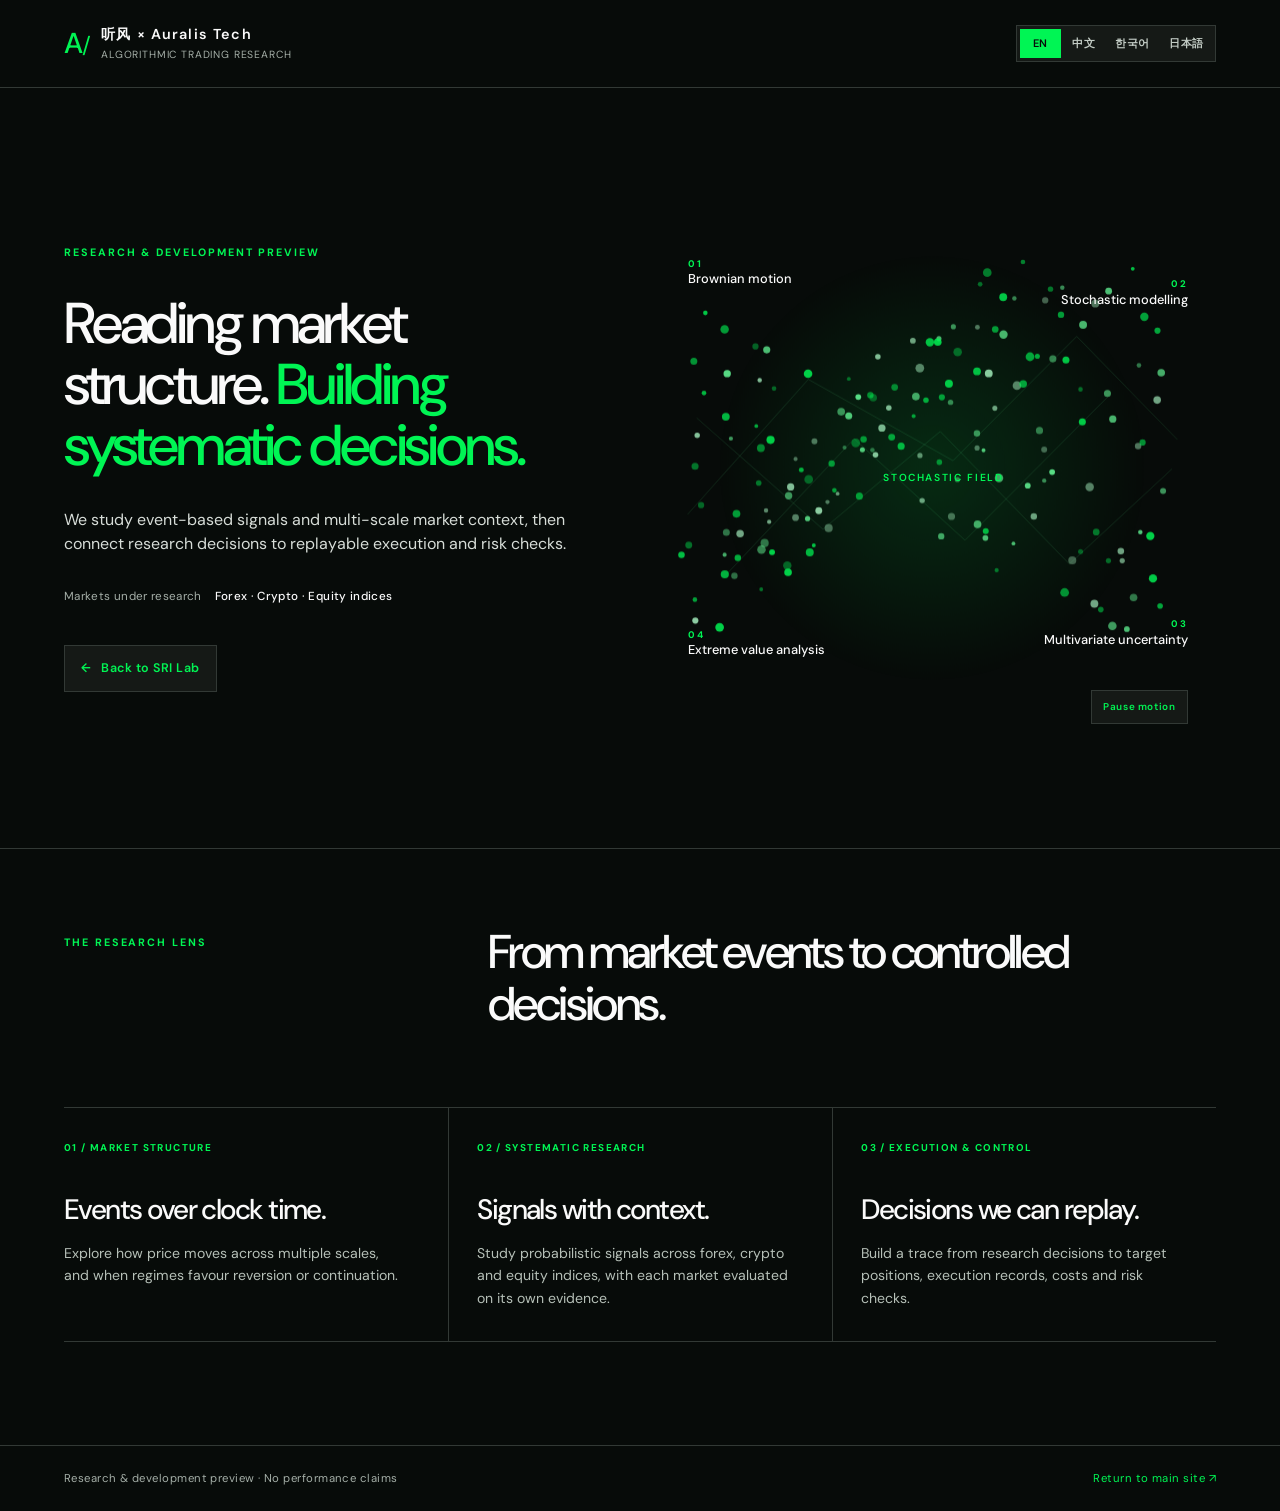
==== commit 5d19a069: "Refine mobile layout and research links" ====
--- a/algorithmic-trading.html
+++ b/algorithmic-trading.html
@@ -6,13 +6,13 @@
   <meta name="robots" content="noindex">
   <meta name="theme-color" content="#070b09">
   <title>听风 × Auralis Tech | Algorithmic Trading Research</title>
-  <meta name="description" content="A research preview of event-based market signals, multi-scale context and controlled execution across gold, equity indices and Bitcoin.">
+  <meta name="description" content="A research preview of event-based market signals, multi-scale context and controlled execution across forex, crypto and equity indices.">
   <link rel="icon" type="image/png" sizes="64x64" href="assets/sri-favicon.png">
   <link rel="preconnect" href="https://fonts.googleapis.com">
   <link rel="preconnect" href="https://fonts.gstatic.com" crossorigin>
   <link href="https://fonts.googleapis.com/css2?family=DM+Sans:wght@400;500;600;700&amp;display=swap" rel="stylesheet">
-  <link rel="stylesheet" href="styles.css?v=20261025-2">
-  <link rel="stylesheet" href="trading.css?v=20261025-2">
+  <link rel="stylesheet" href="styles.css?v=20261025-3">
+  <link rel="stylesheet" href="trading.css?v=20261025-3">
 </head>
 <body class="trading-page">
   <a class="skip-link" href="#main" data-i18n="skipLink">Skip to content</a>
@@ -36,7 +36,7 @@
         <p class="trading-kicker" data-i18n="tradingEyebrow">Research &amp; development preview</p>
         <h1 data-i18n="tradingTitle">Reading market structure. <span>Building systematic decisions.</span></h1>
         <p class="trading-lede" data-i18n="tradingIntro">We study event-based signals and multi-scale market context, then connect research decisions to replayable execution and risk checks.</p>
-        <p class="trading-markets"><span data-i18n="tradingMarketsLabel">Markets under research</span><strong data-i18n="tradingMarkets">Gold · Equity indices · Bitcoin</strong></p>
+        <p class="trading-markets"><span data-i18n="tradingMarketsLabel">Markets under research</span><strong data-i18n="tradingMarkets">Forex · Crypto · Equity indices</strong></p>
         <a class="trading-return" href="index.html#top" data-language-link><span aria-hidden="true">←</span> <span data-i18n="tradingReturn">Back to SRI Lab</span></a>
       </div>
       <div class="trading-diagram" role="group" aria-label="Mathematical research themes" data-i18n-aria-label="tradingVisualDescription">
@@ -65,7 +65,7 @@
       </div>
       <div class="process-grid">
         <article class="process-card"><span data-i18n="tradingCard1Kicker">01 / MARKET STRUCTURE</span><h3 data-i18n="tradingCard1Title">Events over clock time.</h3><p data-i18n="tradingCard1Text">Explore how price moves across multiple scales, and when regimes favour reversion or continuation.</p></article>
-        <article class="process-card"><span data-i18n="tradingCard2Kicker">02 / SYSTEMATIC RESEARCH</span><h3 data-i18n="tradingCard2Title">Signals with context.</h3><p data-i18n="tradingCard2Text">Study probabilistic signals across gold, equity indices and Bitcoin, with each market evaluated on its own evidence.</p></article>
+        <article class="process-card"><span data-i18n="tradingCard2Kicker">02 / SYSTEMATIC RESEARCH</span><h3 data-i18n="tradingCard2Title">Signals with context.</h3><p data-i18n="tradingCard2Text">Study probabilistic signals across forex, crypto and equity indices, with each market evaluated on its own evidence.</p></article>
         <article class="process-card"><span data-i18n="tradingCard3Kicker">03 / EXECUTION &amp; CONTROL</span><h3 data-i18n="tradingCard3Title">Decisions we can replay.</h3><p data-i18n="tradingCard3Text">Build a trace from research decisions to target positions, execution records, costs and risk checks.</p></article>
       </div>
     </section>
@@ -76,7 +76,7 @@
     <a href="index.html#top" data-i18n="tradingFooterReturn" data-language-link>Return to main site ↗</a>
   </footer>
 
-  <script src="script.js?v=20261025-2"></script>
-  <script src="trading-animation.js?v=20261025-2"></script>
+  <script src="script.js?v=20261025-3"></script>
+  <script src="trading-animation.js?v=20261025-3"></script>
 </body>
 </html>
--- a/styles.css
+++ b/styles.css
@@ -281,6 +281,15 @@
 .research-content li { padding: 0.38rem 0.6rem; border: 1px solid var(--line); border-radius: 999px; color: var(--muted); font-size: 0.75rem; }
 .branch-two .branch-label { color: var(--blue); }
 .branch-three .branch-label { color: var(--gold); }
+.research-trading-entry { display: grid; grid-template-columns: 2.3rem minmax(0, 1fr) auto; align-items: center; gap: 0.75rem; min-height: 3.7rem; margin-top: 1.2rem; padding: 0.55rem 0.7rem; border: 1px solid #263a2c; border-radius: 0.9rem; color: #f7faf7; background: #0b100d; transition: border-color 160ms ease, transform 160ms ease; }
+.research-trading-entry:hover { border-color: #00f554; transform: translateY(-2px); }
+.research-trading-entry:focus-visible { outline: 3px solid rgba(0, 245, 84, 0.35); outline-offset: 3px; }
+.research-trading-mark { display: flex; align-items: center; justify-content: center; width: 2.3rem; height: 2.3rem; border: 1px solid rgba(0, 245, 84, 0.34); color: #00f554; font-family: "DM Sans", sans-serif; font-size: 1.25rem; font-weight: 600; letter-spacing: -0.12em; line-height: 1; }
+.research-trading-mark span { font-size: 0.78em; font-weight: 400; }
+.research-trading-copy { display: flex; flex-direction: column; min-width: 0; line-height: 1.25; }
+.research-trading-copy strong { overflow-wrap: anywhere; font-size: 0.78rem; letter-spacing: 0.02em; }
+.research-trading-copy small { margin-top: 0.18rem; color: #a4aea7; font-size: 0.69rem; }
+.research-trading-arrow { align-self: start; color: #00f554; font-size: 1rem; }
 
 .projects-section { padding-top: clamp(3rem, 6vw, 6rem); border-top: 1px solid var(--line); }
 .projects-section .section-intro { max-width: none; grid-template-columns: minmax(0, 1.25fr) minmax(250px, 0.75fr); align-items: end; margin-bottom: clamp(1.5rem, 3vw, 2.5rem); }
@@ -430,30 +439,50 @@
 }
 
 @media (max-width: 720px) {
-  .site-header { padding: 0.7rem 1rem; }
+  .site-header { position: relative; padding: 0.55rem 1rem; }
   .brand-copy small { font-size: 0; }
   .brand-copy small::after { content: "SRI Lab"; font-size: 0.7rem; }
   .language-switcher { gap: 0.08rem; padding: 0.16rem; }
   .language-switcher button { min-width: 1.9rem; padding: 0.38rem 0.4rem; font-size: 0.66rem; }
-  .nav { display: grid; grid-template-columns: repeat(3, minmax(0, 1fr)); gap: 0.2rem 0.35rem; padding-top: 0.45rem; text-align: center; font-size: 0.76rem; }
-  .nav a { padding: 0.12rem 0; }
-  #top, #profile, #research, #projects, #impact, #people, #contact, #ias-defi-project { scroll-margin-top: 10rem; }
-  .section-pad { padding-inline: 1.1rem; }
-  .hero { padding-top: 4.5rem; padding-bottom: 3rem; }
-  h1 { font-size: clamp(3rem, 14vw, 4.3rem); }
+  .nav { display: grid; grid-template-columns: repeat(3, minmax(0, 1fr)); gap: 0.1rem 0.35rem; padding-top: 0.3rem; text-align: center; font-size: 0.76rem; }
+  .nav a { display: grid; place-items: center; min-height: 2rem; padding: 0.2rem 0; }
+  #top, #profile, #research, #projects, #impact, #people, #contact, #ias-defi-project { scroll-margin-top: 1.25rem; }
+  .section-pad { padding: 3rem 1.1rem; }
+  .hero { gap: 2rem; padding-top: 2.4rem; padding-bottom: 2.5rem; }
+  h1 { font-size: clamp(2.6rem, 10.5vw, 3.2rem); line-height: 1.05; }
+  .hero h1 br { display: none; }
+  .hero-tagline { margin-top: 1rem; font-size: 1.02rem; }
+  .hero-lede { margin-top: 0.65rem; font-size: 0.96rem; line-height: 1.55; }
+  .hero-actions { display: grid; grid-template-columns: repeat(2, minmax(0, 1fr)); gap: 0.55rem; margin-top: 1.3rem; }
+  .hero-actions .button { padding: 0.72rem 0.5rem; font-size: 0.8rem; text-align: center; }
+  .profile-links { margin-top: 1.2rem; font-size: 0.78rem; }
+  .profile-card { padding: 1.3rem; border-radius: 1.5rem; }
+  .portrait-wrap { width: 6.5rem; margin-bottom: 1rem; }
+  .portrait-wrap img { width: 6.5rem; height: 6.5rem; }
+  h2 { font-size: clamp(2.1rem, 9vw, 2.5rem); line-height: 1.07; }
   .gradient-text { display: inline; }
   .credential-list p { grid-template-columns: 1fr; gap: 0.1rem; }
   .signature-band { grid-template-columns: 1fr; padding-inline: 1rem; }
   .signature-band p, .signature-band p:first-child { border-right: 1px solid var(--line); border-bottom: 1px solid var(--line); border-left: 1px solid var(--line); }
   .signature-band p:last-child { border-bottom: 0; }
+  .signature-band p { padding-block: 0.9rem; }
   .section-intro { display: block; }
-  .section-intro h2 { margin-bottom: 1rem; }
-  .section-intro .eyebrow { margin-bottom: 1rem; }
-  .section-intro > p:last-child { margin-top: 1rem; }
+  .section-intro h2 { margin-bottom: 0.75rem; }
+  .section-intro .eyebrow { margin-bottom: 0.7rem; }
+  .section-intro > p:last-child { margin-top: 0.75rem; font-size: 0.95rem; line-height: 1.55; }
+  .research-section .section-intro h2, .projects-section .section-intro h2 { font-size: clamp(2.1rem, 9vw, 2.5rem); }
+  .research-section .section-intro { margin-bottom: 1.5rem; }
   .projects-grid { grid-template-columns: 1fr; }
   .projects-section .section-intro { margin-bottom: 1.5rem; }
+  .project-card { padding: 1.2rem; border-radius: 1.25rem; }
+  .project-card h3 { font-size: 1.48rem; }
   .research-card { display: block; }
-  .research-visual { height: 13rem; min-height: 0; }
+  .research-visual { height: 10.5rem; min-height: 0; }
+  .research-content { padding: 1.2rem; }
+  .research-content h3 { min-height: 0; }
+  .research-content > p:not(.branch-label):not(.math-notation) { margin: 0.6rem 0 0; }
+  .research-content ul { margin-top: 0.85rem; }
+  .research-trading-entry { margin-top: 1rem; }
   .impact-panel { margin-inline: 0.55rem; padding: 2rem 1.2rem; border-radius: 1.7rem; }
   .impact-grid { grid-template-columns: 1fr; }
   .teaching-section { grid-template-columns: 1fr; }
@@ -468,14 +497,20 @@
   .survey-table td strong { font-size: 1.35rem; }
   .survey-table td span { font-size: 0.65rem; }
   .student-voices-grid { grid-template-columns: 1fr; }
+  .student-quote { gap: 0.9rem; padding: 1.2rem; }
   .people-grid { grid-template-columns: 1fr; }
-  .person-card { text-align: center; }
-  .person-card img, .initials { margin-inline: auto; }
-  .join-card { display: flex; grid-column: auto; min-height: 360px; padding: 1.55rem; text-align: center; }
-  .join-card .initials { margin-inline: auto; }
-  .join-card .branch-label { margin-bottom: 0.7rem; }
-  .join-card > p:not(.branch-label) { margin-top: 0.7rem; }
-  .join-button { margin-top: auto; }
+  .person-card:not(.join-card) { display: grid; grid-template-columns: 4.5rem minmax(0, 1fr); grid-template-rows: auto auto auto auto; column-gap: 0.9rem; align-items: start; min-height: 0; padding: 1rem; border-radius: 1.25rem; text-align: left; }
+  .person-card:not(.join-card) img, .person-card:not(.join-card) .initials { grid-column: 1; grid-row: 1 / 4; width: 4.5rem; height: 4.5rem; margin: 0; border-radius: 1rem; font-size: 1.2rem; }
+  .person-card:not(.join-card) h3 { grid-column: 2; grid-row: 1; font-size: 1.04rem; }
+  .person-card:not(.join-card) .person-title { grid-column: 2; grid-row: 2; margin-top: 0.2rem; }
+  .person-card:not(.join-card) .person-affiliation { grid-column: 2; grid-row: 3; min-height: 0; margin: 0.15rem 0 0; font-size: 0.73rem; }
+  .person-card:not(.join-card) > p:last-child { grid-column: 1 / -1; grid-row: 4; width: 100%; margin-top: 0.85rem; padding-top: 0.75rem; border-top: 1px solid var(--line); font-size: 0.82rem; }
+  .join-card { display: grid; grid-column: auto; grid-template-columns: 3.6rem minmax(0, 1fr); grid-template-areas: "icon label" "icon title" "text text" "action action"; gap: 0.2rem 0.9rem; min-height: 0; padding: 1.25rem; text-align: left; }
+  .join-card .initials { width: 3.6rem; height: 3.6rem; margin: 0; border-radius: 1rem; font-size: 1.7rem; }
+  .join-card .branch-label { margin: 0; }
+  .join-card > p:not(.branch-label) { margin-top: 0.8rem; font-size: 0.9rem; }
+  .join-button { justify-self: start; margin-top: 0.8rem; }
+  .scroll-reveal { opacity: 1; filter: none; transform: none; transition: none; }
   .site-footer { grid-template-columns: 1fr; text-align: center; }
   .site-footer a { justify-self: center; }
 }
@@ -499,6 +534,7 @@
 
 @media (max-width: 360px) {
   .brand-copy { display: none; }
+  .hero-actions { grid-template-columns: 1fr; }
 }
 
 @media (prefers-reduced-motion: reduce) {
--- a/trading.css
+++ b/trading.css
@@ -56,7 +56,7 @@
 .trading-copy h1 { max-width: 710px; font-size: clamp(2.8rem, 4.5vw, 4.65rem); line-height: 1.06; }
 .trading-copy h1 span { color: var(--trading-green); }
 .trading-lede { max-width: 610px; margin: 2rem 0 0; color: #d7ddd8; font-size: clamp(1rem, 1.25vw, 1.15rem); line-height: 1.5; }
-.trading-markets { display: flex; flex-wrap: wrap; gap: 0.25rem 0.8rem; margin: 2rem 0 0; color: var(--trading-muted); font-size: 0.73rem; letter-spacing: 0.03em; }
+.trading-markets { display: grid; grid-template-columns: auto minmax(0, 1fr); align-items: start; gap: 0.8rem; margin: 2rem 0 0; color: var(--trading-muted); font-size: 0.73rem; letter-spacing: 0.03em; }
 .trading-markets strong { color: var(--trading-white); font-weight: 500; }
 .trading-return { display: inline-flex; align-items: center; gap: 0.6rem; margin-top: 2.5rem; padding: 0.8rem 1rem; border: 1px solid var(--trading-line); color: var(--trading-green); background: var(--trading-panel); font-size: 0.78rem; font-weight: 600; letter-spacing: 0.04em; transition: color 150ms ease, background 150ms ease, border-color 150ms ease; }
 .trading-return:hover { border-color: var(--trading-green); color: var(--trading-ink); background: var(--trading-green); }
@@ -112,6 +112,7 @@
   .trading-copy h1 { font-size: clamp(2.55rem, 9vw, 3.5rem); }
   .trading-lede { margin-top: 1.4rem; }
   .trading-markets { margin-top: 1.5rem; }
+  .trading-markets strong { text-align: right; }
   .trading-return { margin-top: 1.8rem; }
   .trading-diagram { justify-self: center; max-width: 500px; aspect-ratio: auto; }
   .diagram-art { position: relative; aspect-ratio: 620 / 560; }
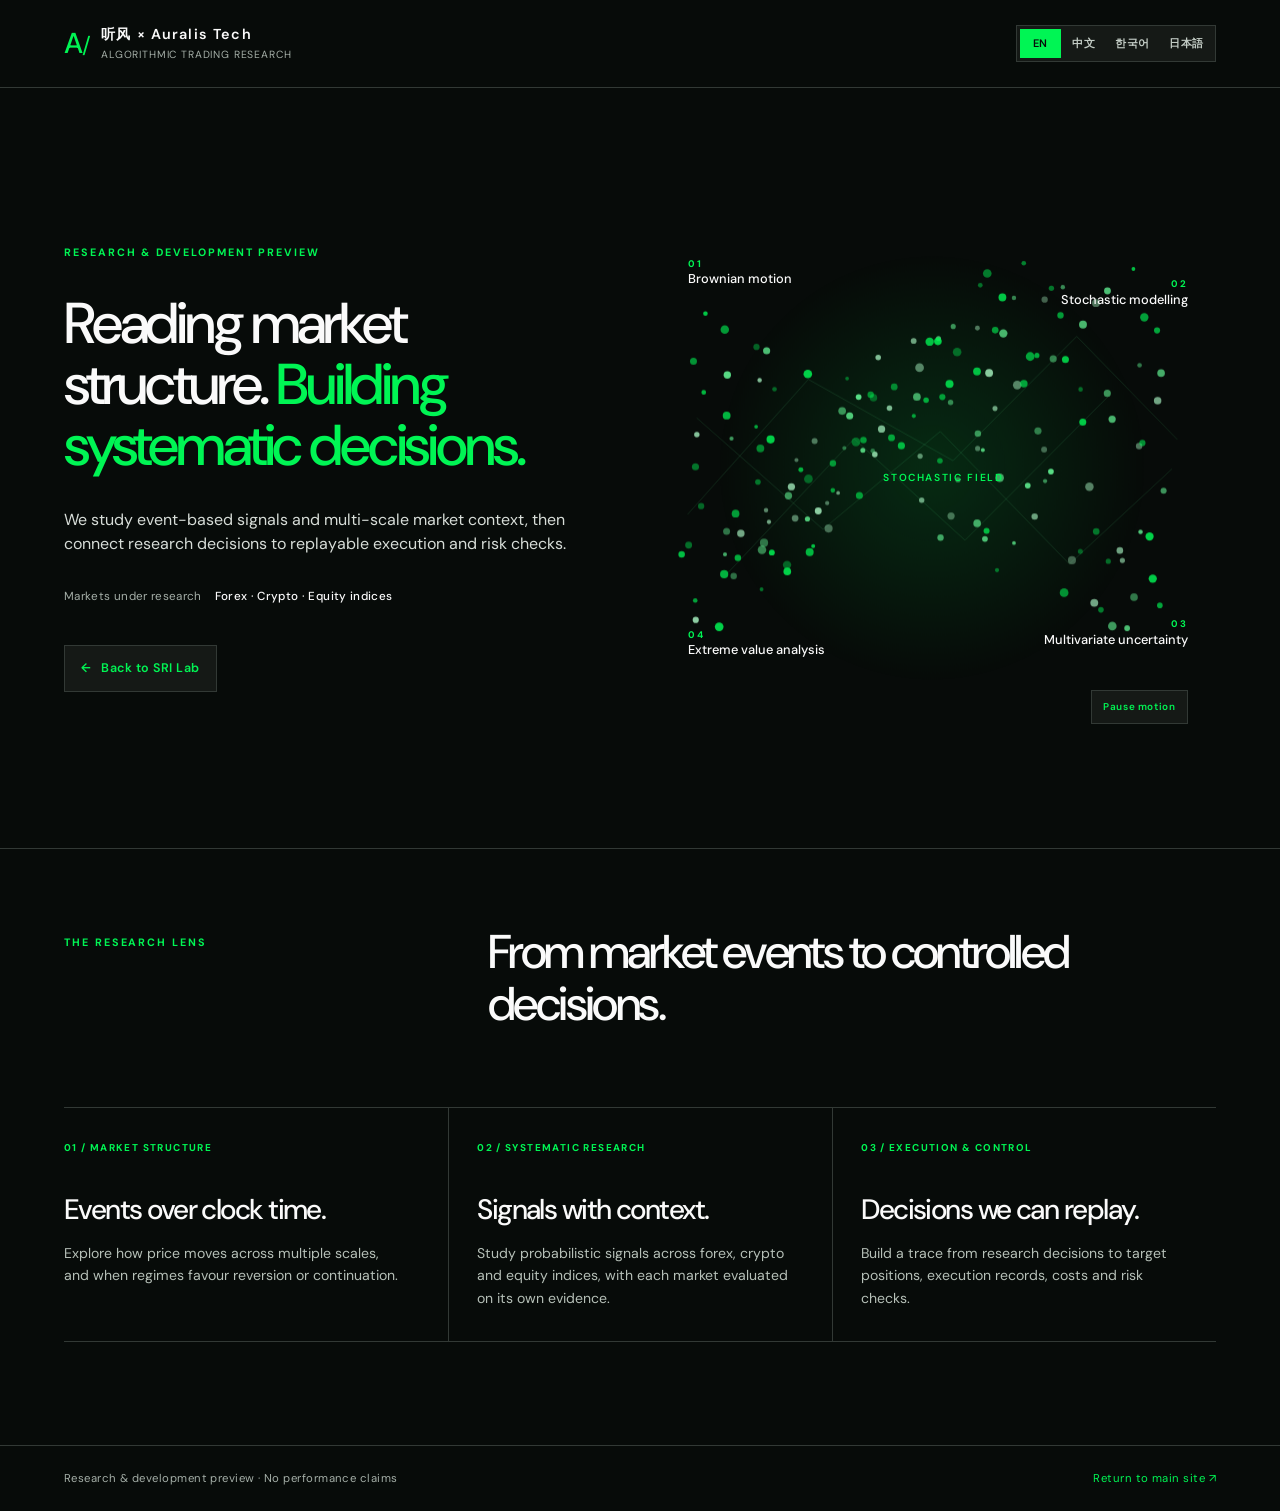
==== commit 931e0268: "Keep mobile gradient headline intact" ====
--- a/algorithmic-trading.html
+++ b/algorithmic-trading.html
@@ -11,7 +11,7 @@
   <link rel="preconnect" href="https://fonts.googleapis.com">
   <link rel="preconnect" href="https://fonts.gstatic.com" crossorigin>
   <link href="https://fonts.googleapis.com/css2?family=DM+Sans:wght@400;500;600;700&amp;display=swap" rel="stylesheet">
-  <link rel="stylesheet" href="styles.css?v=20261025-3">
+  <link rel="stylesheet" href="styles.css?v=20261025-4">
   <link rel="stylesheet" href="trading.css?v=20261025-3">
 </head>
 <body class="trading-page">
--- a/styles.css
+++ b/styles.css
@@ -451,6 +451,7 @@
   .hero { gap: 2rem; padding-top: 2.4rem; padding-bottom: 2.5rem; }
   h1 { font-size: clamp(2.6rem, 10.5vw, 3.2rem); line-height: 1.05; }
   .hero h1 br { display: none; }
+  .hero h1 .gradient-text { display: inline-block; }
   .hero-tagline { margin-top: 1rem; font-size: 1.02rem; }
   .hero-lede { margin-top: 0.65rem; font-size: 0.96rem; line-height: 1.55; }
   .hero-actions { display: grid; grid-template-columns: repeat(2, minmax(0, 1fr)); gap: 0.55rem; margin-top: 1.3rem; }
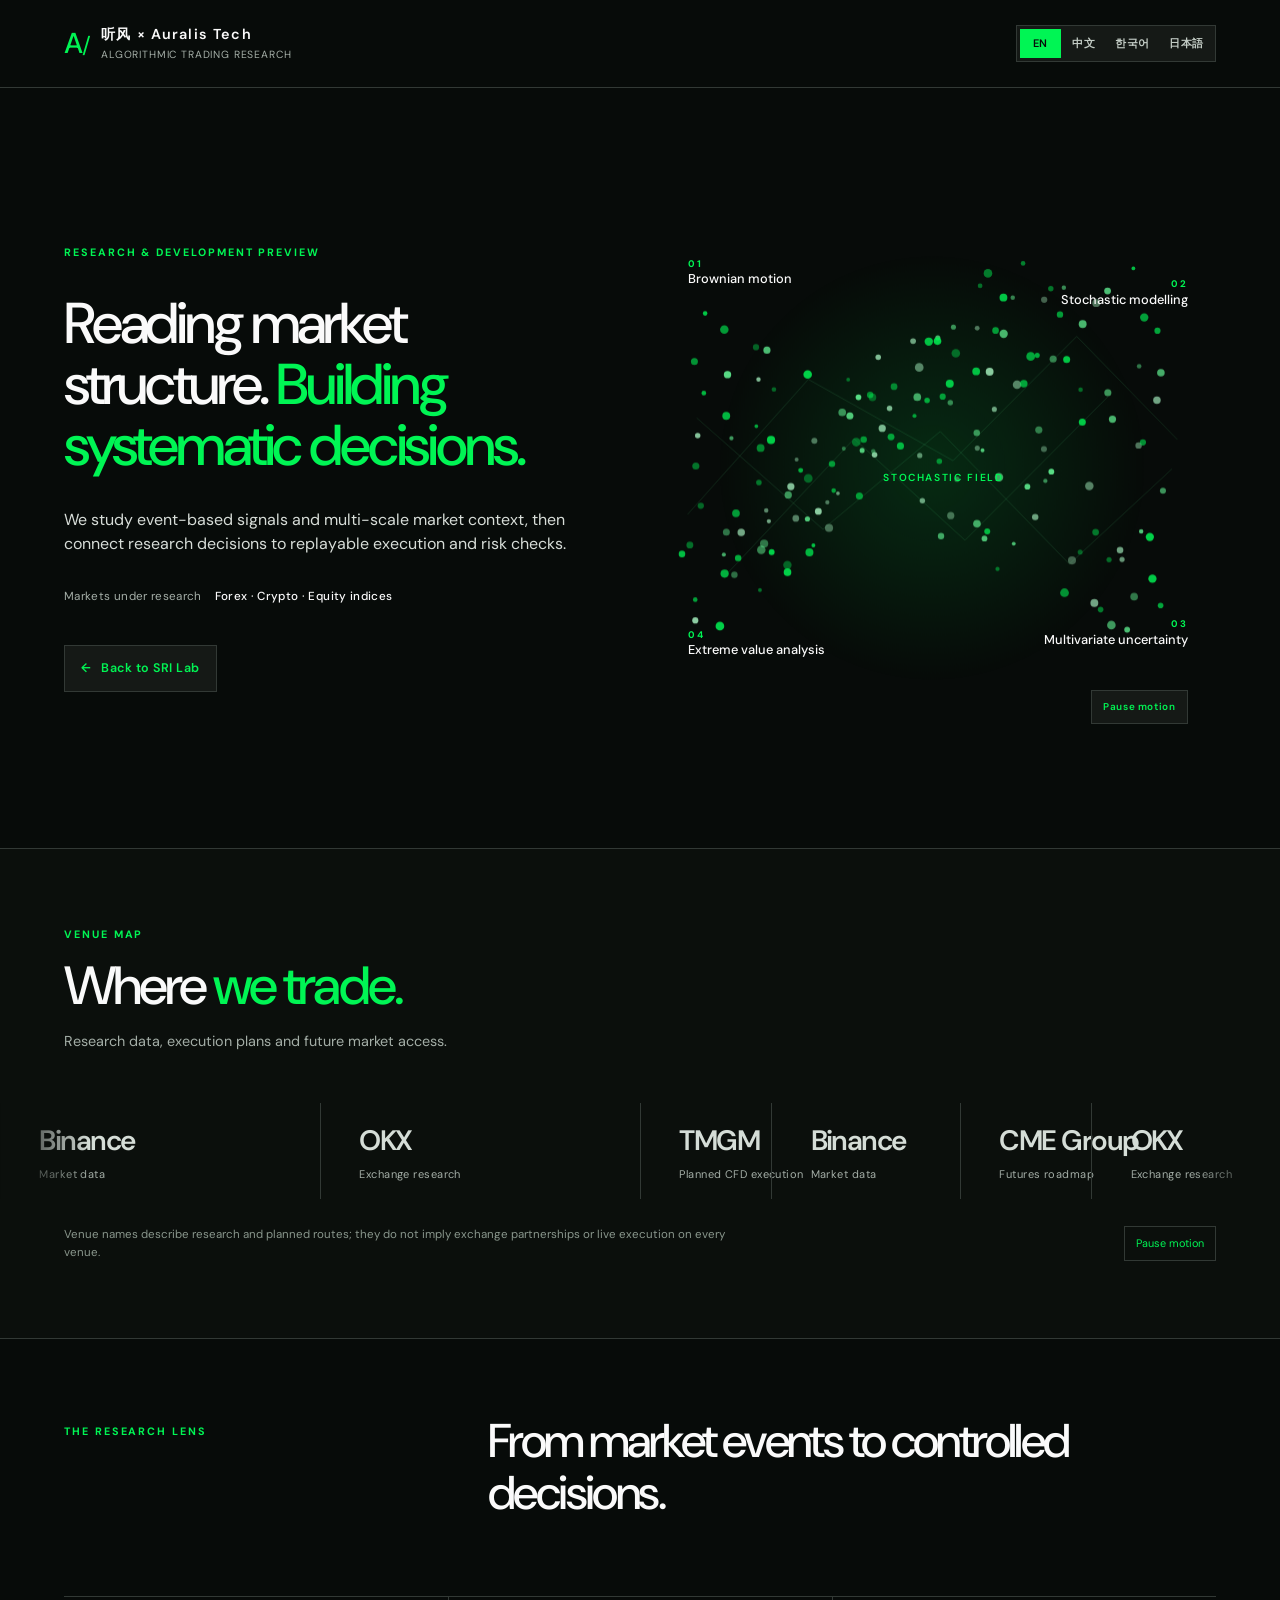
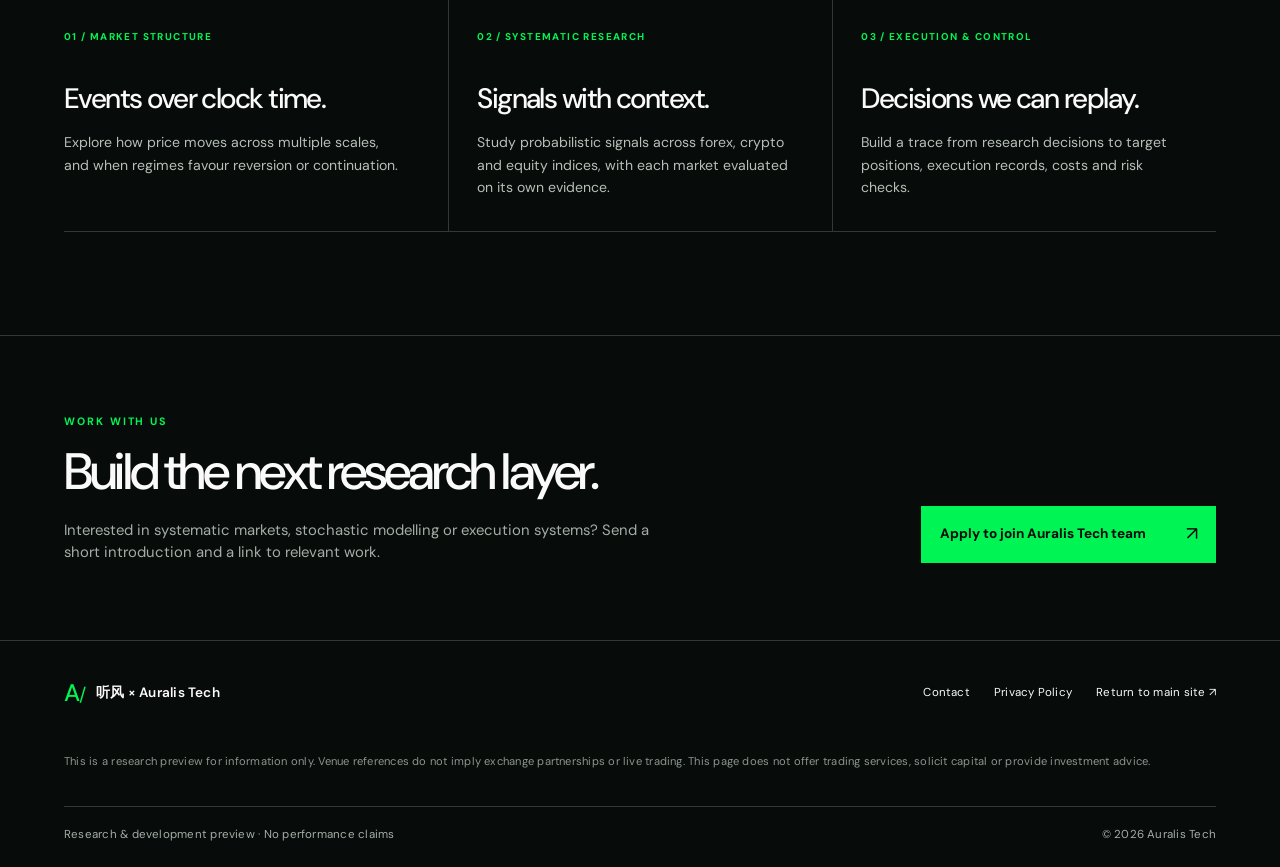
==== commit 008165a3: "Refine Auralis entry and trading preview" ====
--- a/algorithmic-trading.html
+++ b/algorithmic-trading.html
@@ -11,8 +11,8 @@
   <link rel="preconnect" href="https://fonts.googleapis.com">
   <link rel="preconnect" href="https://fonts.gstatic.com" crossorigin>
   <link href="https://fonts.googleapis.com/css2?family=DM+Sans:wght@400;500;600;700&amp;display=swap" rel="stylesheet">
-  <link rel="stylesheet" href="styles.css?v=20261025-4">
-  <link rel="stylesheet" href="trading.css?v=20261025-3">
+  <link rel="stylesheet" href="styles.css?v=20261025-5">
+  <link rel="stylesheet" href="trading.css?v=20261025-5">
 </head>
 <body class="trading-page">
   <a class="skip-link" href="#main" data-i18n="skipLink">Skip to content</a>
@@ -58,6 +58,34 @@
       </div>
     </section>
 
+    <section class="trading-venues" aria-labelledby="trading-venues-title">
+      <div class="venues-intro">
+        <p class="trading-kicker" data-i18n="tradingVenuesEyebrow">VENUE MAP</p>
+        <h2 id="trading-venues-title" data-i18n="tradingVenuesTitle">Where <span>we trade.</span></h2>
+        <p data-i18n="tradingVenuesIntro">Research data, execution plans and future market access.</p>
+      </div>
+      <div class="venue-marquee">
+        <div class="venue-track">
+          <ul class="venue-list">
+            <li><strong>Binance</strong><small data-i18n="tradingVenueBinance">Market data</small></li>
+            <li><strong>OKX</strong><small data-i18n="tradingVenueOkx">Exchange research</small></li>
+            <li><strong>TMGM</strong><small data-i18n="tradingVenueTmgm">Planned CFD execution</small></li>
+            <li><strong>CME Group</strong><small data-i18n="tradingVenueCme">Futures roadmap</small></li>
+          </ul>
+          <ul class="venue-list" aria-hidden="true">
+            <li><strong>Binance</strong><small data-i18n="tradingVenueBinance">Market data</small></li>
+            <li><strong>OKX</strong><small data-i18n="tradingVenueOkx">Exchange research</small></li>
+            <li><strong>TMGM</strong><small data-i18n="tradingVenueTmgm">Planned CFD execution</small></li>
+            <li><strong>CME Group</strong><small data-i18n="tradingVenueCme">Futures roadmap</small></li>
+          </ul>
+        </div>
+      </div>
+      <div class="venues-bottom">
+        <p data-i18n="tradingVenuesNote">Venue names describe research and planned routes; they do not imply exchange partnerships or live execution on every venue.</p>
+        <button class="venue-motion" type="button" aria-pressed="false"><span class="venue-pause" data-i18n="tradingVenuePause">Pause motion</span><span class="venue-resume" data-i18n="tradingVenueResume" hidden>Resume motion</span></button>
+      </div>
+    </section>
+
     <section class="trading-process" aria-labelledby="trading-process-title">
       <div class="process-intro">
         <p class="trading-kicker" data-i18n="tradingMethodEyebrow">The research lens</p>
@@ -69,14 +97,31 @@
         <article class="process-card"><span data-i18n="tradingCard3Kicker">03 / EXECUTION &amp; CONTROL</span><h3 data-i18n="tradingCard3Title">Decisions we can replay.</h3><p data-i18n="tradingCard3Text">Build a trace from research decisions to target positions, execution records, costs and risk checks.</p></article>
       </div>
     </section>
+
+    <section class="trading-join" aria-labelledby="trading-join-title">
+      <div>
+        <p class="trading-kicker" data-i18n="tradingJoinEyebrow">WORK WITH US</p>
+        <h2 id="trading-join-title" data-i18n="tradingJoinTitle">Build the next research layer.</h2>
+        <p data-i18n="tradingJoinText">Interested in systematic markets, stochastic modelling or execution systems? Send a short introduction and a link to relevant work.</p>
+      </div>
+      <a class="trading-apply" href="mailto:Derek.Ma.1@warwick.ac.uk?subject=Auralis%20Tech%20team%20enquiry"><span data-i18n="tradingApply">Apply to join Auralis Tech team</span><span aria-hidden="true">↗</span></a>
+    </section>
   </main>
 
   <footer class="trading-footer">
-    <p data-i18n="tradingStatus">Research &amp; development preview · No performance claims</p>
-    <a href="index.html#top" data-i18n="tradingFooterReturn" data-language-link>Return to main site ↗</a>
+    <div class="trading-footer-main">
+      <div class="trading-footer-brand"><span class="trading-mark" aria-hidden="true">A<span class="trading-mark-slash">/</span></span><strong>听风 × Auralis Tech</strong></div>
+      <nav aria-label="Footer" data-i18n-aria-label="tradingFooterNav">
+        <a href="mailto:Derek.Ma.1@warwick.ac.uk?subject=Auralis%20Tech%20enquiry" data-i18n="tradingFooterContact">Contact</a>
+        <a href="privacy.html" data-i18n="tradingFooterPrivacy" data-language-link>Privacy Policy</a>
+        <a href="index.html#top" data-i18n="tradingFooterReturn" data-language-link>Return to main site ↗</a>
+      </nav>
+    </div>
+    <p class="trading-disclaimer" data-i18n="tradingDisclaimer">This is a research preview for information only. Venue references do not imply exchange partnerships or live trading. This page does not offer trading services, solicit capital or provide investment advice.</p>
+    <div class="trading-footer-bottom"><p data-i18n="tradingStatus">Research &amp; development preview · No performance claims</p><span>© <span id="year"></span> Auralis Tech</span></div>
   </footer>
 
-  <script src="script.js?v=20261025-3"></script>
+  <script src="script.js?v=20261025-5"></script>
   <script src="trading-animation.js?v=20261025-3"></script>
 </body>
 </html>
--- a/styles.css
+++ b/styles.css
@@ -281,15 +281,11 @@
 .research-content li { padding: 0.38rem 0.6rem; border: 1px solid var(--line); border-radius: 999px; color: var(--muted); font-size: 0.75rem; }
 .branch-two .branch-label { color: var(--blue); }
 .branch-three .branch-label { color: var(--gold); }
-.research-trading-entry { display: grid; grid-template-columns: 2.3rem minmax(0, 1fr) auto; align-items: center; gap: 0.75rem; min-height: 3.7rem; margin-top: 1.2rem; padding: 0.55rem 0.7rem; border: 1px solid #263a2c; border-radius: 0.9rem; color: #f7faf7; background: #0b100d; transition: border-color 160ms ease, transform 160ms ease; }
-.research-trading-entry:hover { border-color: #00f554; transform: translateY(-2px); }
-.research-trading-entry:focus-visible { outline: 3px solid rgba(0, 245, 84, 0.35); outline-offset: 3px; }
-.research-trading-mark { display: flex; align-items: center; justify-content: center; width: 2.3rem; height: 2.3rem; border: 1px solid rgba(0, 245, 84, 0.34); color: #00f554; font-family: "DM Sans", sans-serif; font-size: 1.25rem; font-weight: 600; letter-spacing: -0.12em; line-height: 1; }
+.research-trading-entry { display: inline-flex; align-items: center; justify-content: center; min-width: 2.65rem; min-height: 2.65rem; margin-top: 1rem; border: 1px solid var(--line); border-radius: 0.65rem; color: var(--green); background: rgba(255, 253, 248, 0.42); transition: border-color 160ms ease, color 160ms ease, transform 160ms ease; }
+.research-trading-entry:hover { border-color: var(--green); color: var(--ink); transform: translateY(-2px); }
+.research-trading-entry:focus-visible { outline: 3px solid rgba(31, 108, 89, 0.25); outline-offset: 3px; }
+.research-trading-mark { display: flex; align-items: center; justify-content: center; width: 2.25rem; height: 2.25rem; font-family: "DM Sans", sans-serif; font-size: 1.2rem; font-weight: 600; letter-spacing: -0.12em; line-height: 1; }
 .research-trading-mark span { font-size: 0.78em; font-weight: 400; }
-.research-trading-copy { display: flex; flex-direction: column; min-width: 0; line-height: 1.25; }
-.research-trading-copy strong { overflow-wrap: anywhere; font-size: 0.78rem; letter-spacing: 0.02em; }
-.research-trading-copy small { margin-top: 0.18rem; color: #a4aea7; font-size: 0.69rem; }
-.research-trading-arrow { align-self: start; color: #00f554; font-size: 1rem; }
 
 .projects-section { padding-top: clamp(3rem, 6vw, 6rem); border-top: 1px solid var(--line); }
 .projects-section .section-intro { max-width: none; grid-template-columns: minmax(0, 1.25fr) minmax(250px, 0.75fr); align-items: end; margin-bottom: clamp(1.5rem, 3vw, 2.5rem); }
@@ -511,7 +507,8 @@
   .join-card .branch-label { margin: 0; }
   .join-card > p:not(.branch-label) { margin-top: 0.8rem; font-size: 0.9rem; }
   .join-button { justify-self: start; margin-top: 0.8rem; }
-  .scroll-reveal { opacity: 1; filter: none; transform: none; transition: none; }
+  .scroll-reveal { opacity: 0.8; filter: none; transform: translateY(18px); transition: opacity 450ms ease, transform 450ms cubic-bezier(0.22, 1, 0.36, 1); }
+  .scroll-reveal.is-visible { opacity: 1; transform: none; }
   .site-footer { grid-template-columns: 1fr; text-align: center; }
   .site-footer a { justify-self: center; }
 }
--- a/trading.css
+++ b/trading.css
@@ -83,6 +83,27 @@
 .diagram-motion:hover { border-color: var(--trading-green); }
 .diagram-motion[hidden], .diagram-motion span[hidden] { display: none; }
 
+.trading-venues { overflow: hidden; padding: clamp(3.8rem, 6vw, 6rem) 0; border-top: 1px solid var(--trading-line); background: #0b0f0c; }
+.venues-intro { max-width: 1500px; margin: 0 auto; padding: 0 clamp(1.25rem, 5vw, 5.5rem); }
+.venues-intro .trading-kicker { margin-bottom: 1rem; }
+.venues-intro h2 { font-size: clamp(2.3rem, 4.2vw, 4.5rem); line-height: 1.05; }
+.venues-intro h2 span { color: var(--trading-green); }
+.venues-intro > p:last-child { margin: 1rem 0 0; color: var(--trading-muted); font-size: 0.9rem; }
+.venue-marquee { margin-top: clamp(2.1rem, 4vw, 4rem); overflow: hidden; mask-image: linear-gradient(90deg, transparent, black 7%, black 93%, transparent); }
+.venue-track { display: flex; width: max-content; animation: venue-drift 28s linear infinite; }
+.venue-list { display: flex; flex: 0 0 auto; margin: 0; padding: 0; list-style: none; }
+.venue-list li { display: flex; flex: 0 0 max(190px, 25vw); flex-direction: column; justify-content: center; gap: 0.25rem; min-height: 6rem; padding: 0.75rem clamp(1.4rem, 3vw, 2.8rem); border-left: 1px solid var(--trading-line); }
+.venue-list strong { color: #d5ddd7; font-size: clamp(1.45rem, 2.2vw, 2.1rem); font-weight: 600; letter-spacing: -0.055em; white-space: nowrap; }
+.venue-list small { color: var(--trading-muted); font-size: 0.69rem; letter-spacing: 0.04em; }
+.trading-venues.is-paused .venue-track { animation-play-state: paused; }
+@media (hover: hover) { .venue-marquee:hover .venue-track { animation-play-state: paused; } }
+@keyframes venue-drift { to { transform: translateX(-50%); } }
+.venues-bottom { display: flex; align-items: center; justify-content: space-between; gap: 1rem; max-width: 1500px; margin: 1.7rem auto 0; padding: 0 clamp(1.25rem, 5vw, 5.5rem); }
+.venues-bottom p { max-width: 670px; margin: 0; color: #89968c; font-size: 0.72rem; line-height: 1.5; }
+.venue-motion { flex: 0 0 auto; padding: 0.5rem 0.7rem; border: 1px solid var(--trading-line); color: var(--trading-green); background: transparent; font: inherit; font-size: 0.68rem; cursor: pointer; }
+.venue-motion:hover { border-color: var(--trading-green); }
+.venue-motion span[hidden] { display: none; }
+
 .trading-process { max-width: 1500px; margin: 0 auto; padding: clamp(3.8rem, 6vw, 6rem) clamp(1.25rem, 5vw, 5.5rem) clamp(5rem, 8vw, 8rem); border-top: 1px solid var(--trading-line); }
 .process-intro { display: grid; grid-template-columns: minmax(0, 0.7fr) minmax(0, 1.3fr); align-items: start; gap: 2rem; }
 .process-intro .trading-kicker { margin: 0.5rem 0 0; }
@@ -94,10 +115,38 @@
 .process-card > span { color: var(--trading-green); font-size: 0.62rem; font-weight: 700; letter-spacing: 0.14em; }
 .process-card h3 { margin-top: 2.3rem; font-size: clamp(1.55rem, 2.2vw, 2.1rem); line-height: 1.1; }
 .process-card p { max-width: 340px; margin: 1rem 0 0; color: #b6c0b8; font-size: 0.88rem; line-height: 1.6; }
-.trading-footer { display: flex; align-items: center; justify-content: space-between; gap: 1rem; padding: 1.5rem clamp(1.25rem, 5vw, 5.5rem); border-top: 1px solid var(--trading-line); color: var(--trading-muted); font-size: 0.71rem; letter-spacing: 0.04em; }
-.trading-footer p { margin: 0; }
-.trading-footer a { color: var(--trading-green); }
-.trading-footer a:hover { color: var(--trading-white); }
+.trading-join { display: flex; align-items: end; justify-content: space-between; gap: 2rem; max-width: 1500px; margin: 0 auto; padding: clamp(3.5rem, 6vw, 6rem) clamp(1.25rem, 5vw, 5.5rem); border-top: 1px solid var(--trading-line); }
+.trading-join .trading-kicker { margin-bottom: 1rem; }
+.trading-join h2 { max-width: 650px; font-size: clamp(2.4rem, 4vw, 4.4rem); line-height: 1.07; }
+.trading-join p:last-child { max-width: 590px; margin: 1.2rem 0 0; color: var(--trading-muted); font-size: 0.93rem; }
+.trading-apply { display: inline-flex; align-items: center; justify-content: space-between; gap: 2.5rem; min-height: 3.5rem; padding: 0.9rem 1.15rem; color: var(--trading-ink); background: var(--trading-green); font-size: 0.85rem; font-weight: 700; white-space: nowrap; transition: background 160ms ease, transform 160ms ease; }
+.trading-apply:hover { color: var(--trading-ink); background: #85ff9b; transform: translateY(-2px); }
+.trading-apply span:last-child { font-size: 1.2rem; font-weight: 400; }
+.trading-footer { padding: 2.5rem clamp(1.25rem, 5vw, 5.5rem) 1.5rem; border-top: 1px solid var(--trading-line); color: var(--trading-muted); font-size: 0.72rem; letter-spacing: 0.02em; }
+.trading-footer-main, .trading-footer-bottom { display: flex; align-items: center; justify-content: space-between; gap: 1rem; max-width: 1320px; margin: 0 auto; }
+.trading-footer-brand { display: inline-flex; align-items: center; gap: 0.8rem; color: var(--trading-white); }
+.trading-footer-brand .trading-mark { font-size: 1.5rem; }
+.trading-footer-brand strong { font-size: 0.85rem; font-weight: 600; }
+.trading-footer nav { display: flex; flex-wrap: wrap; gap: 0.7rem 1.5rem; }
+.trading-footer a { color: var(--trading-white); }
+.trading-footer a:hover { color: var(--trading-green); }
+.trading-disclaimer { max-width: 1320px; margin: 3rem auto 2.2rem; color: #89968c; font-size: 0.7rem; line-height: 1.6; }
+.trading-footer-bottom { padding-top: 1.2rem; border-top: 1px solid var(--trading-line); }
+.trading-footer-bottom p { margin: 0; }
+
+.privacy-main { max-width: 980px; margin: 0 auto; padding: clamp(3.5rem, 7vw, 6.5rem) clamp(1.25rem, 5vw, 5.5rem) 6rem; }
+.privacy-main h1 { font-size: clamp(3rem, 6vw, 5.2rem); line-height: 1; }
+.privacy-main h1 span { color: var(--trading-green); }
+.privacy-lede { max-width: 780px; margin: 1.8rem 0 0; color: #c8d1ca; font-size: 1.02rem; line-height: 1.65; }
+.privacy-sections { margin-top: 3.5rem; border-top: 1px solid var(--trading-line); }
+.privacy-sections section { display: grid; grid-template-columns: minmax(150px, 0.55fr) minmax(0, 1.45fr); gap: 2rem; padding: 1.65rem 0; border-bottom: 1px solid var(--trading-line); }
+.privacy-sections h2 { font-size: 1.3rem; letter-spacing: -0.03em; }
+.privacy-sections p { margin: 0; color: var(--trading-muted); font-size: 0.9rem; line-height: 1.7; }
+.privacy-updated { margin: 1.7rem 0 0; color: var(--trading-muted); font-size: 0.72rem; }
+.privacy-main .trading-return { margin-top: 1.7rem; }
+
+.trading-page .scroll-reveal { opacity: 0; filter: none; transform: translateY(26px); transition: opacity 650ms ease, transform 650ms cubic-bezier(0.22, 1, 0.36, 1); }
+.trading-page .scroll-reveal.is-visible { opacity: 1; transform: none; }
 
 @media (max-width: 680px) {
   .trading-header { flex-direction: column; align-items: flex-start; gap: 1rem; min-height: 0; padding-block: 1rem; }
@@ -125,7 +174,13 @@
   .process-card { min-height: 0; padding: 1.5rem 0 1.8rem; }
   .process-card + .process-card { border-top: 1px solid var(--trading-line); border-left: 0; }
   .process-card h3 { margin-top: 1.4rem; }
-  .trading-footer { flex-direction: column; align-items: flex-start; }
+  .venues-bottom { align-items: flex-start; flex-direction: column; }
+  .trading-join { align-items: flex-start; flex-direction: column; }
+  .trading-apply { width: 100%; white-space: normal; }
+  .trading-footer-main, .trading-footer-bottom { align-items: flex-start; flex-direction: column; }
+  .trading-footer nav { margin-top: 1.3rem; }
+  .trading-disclaimer { margin-block: 2.5rem 1.8rem; }
+  .privacy-sections section { grid-template-columns: 1fr; gap: 0.6rem; }
 }
 
 @media (max-width: 370px) {
@@ -133,3 +188,11 @@
   .diagram-label b { font-size: 0.52rem; }
   .diagram-center { font-size: 0.5rem; }
 }
+
+@media (prefers-reduced-motion: reduce) {
+  .venue-marquee { mask-image: none; }
+  .venue-track { display: block; width: auto; animation: none; }
+  .venue-list { flex-wrap: wrap; }
+  .venue-list[aria-hidden="true"], .venue-motion { display: none; }
+  .trading-page .scroll-reveal { opacity: 1; transform: none; transition: none; }
+}
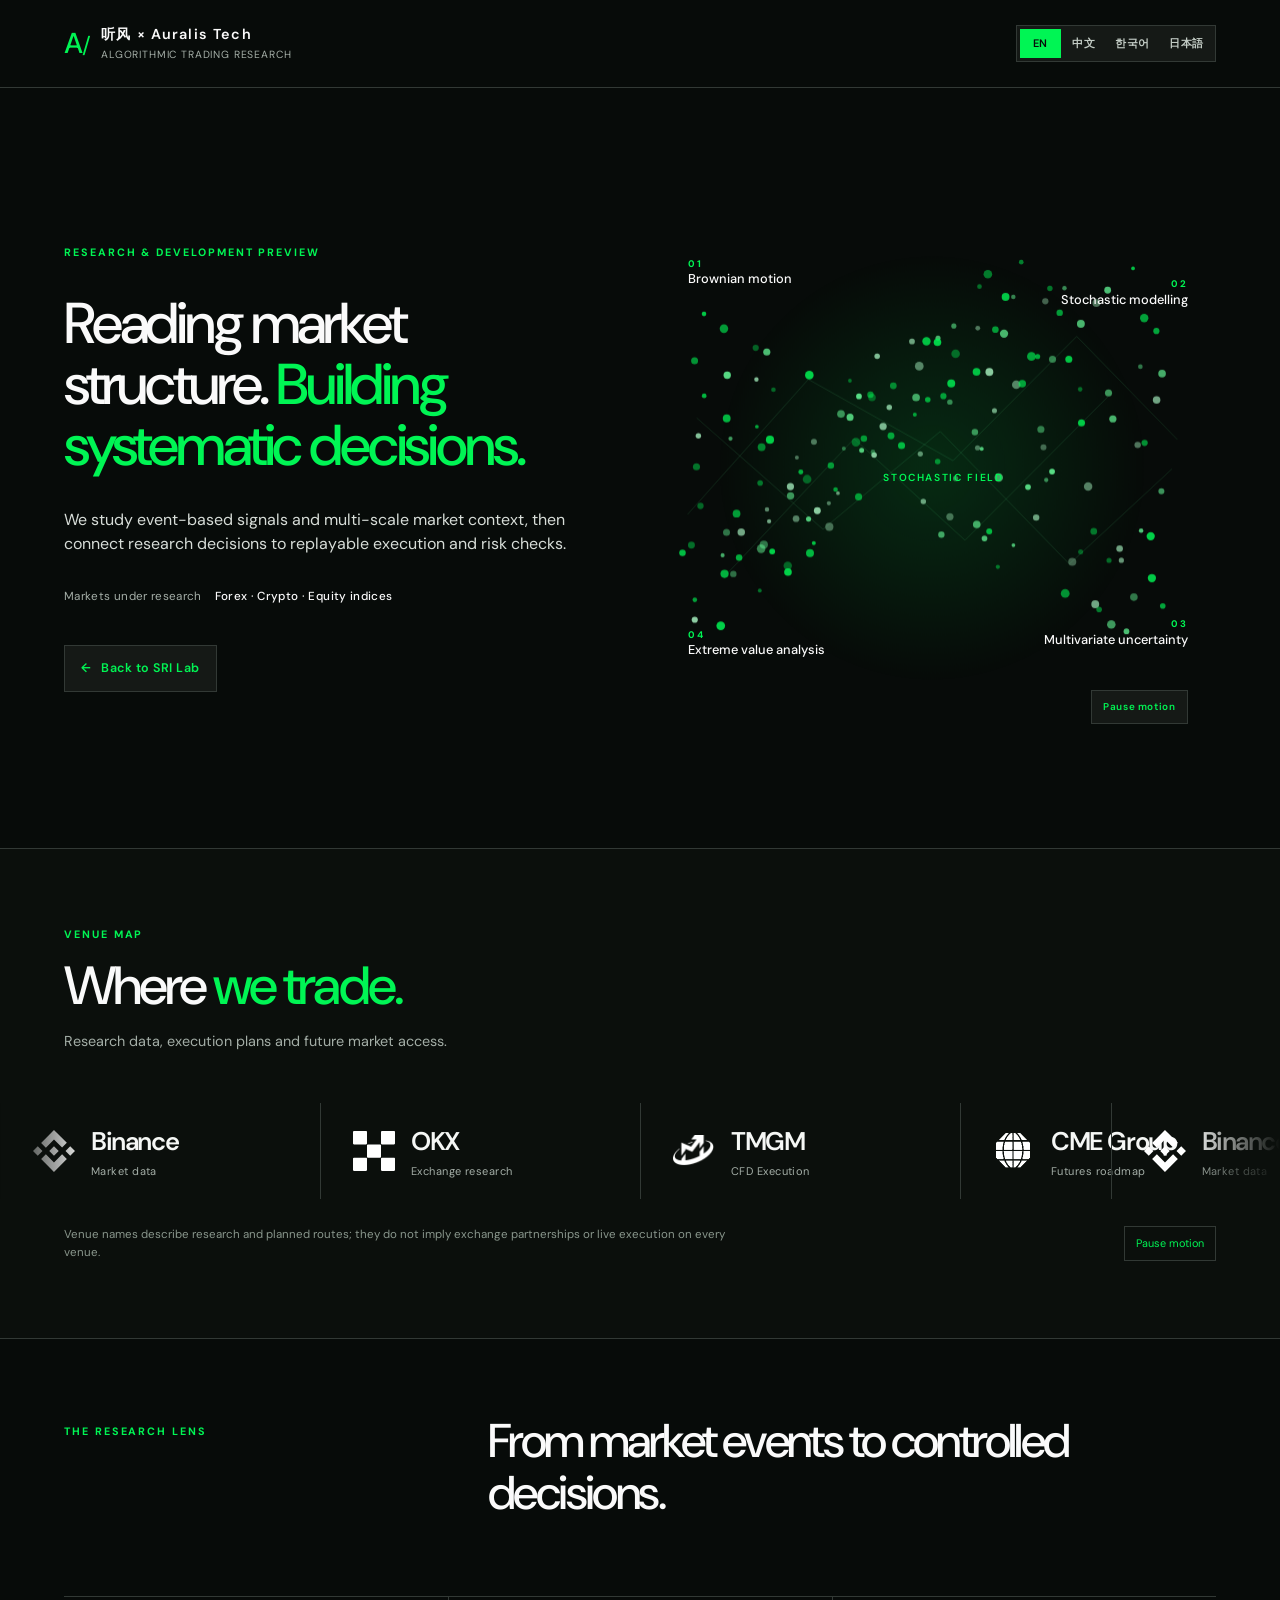
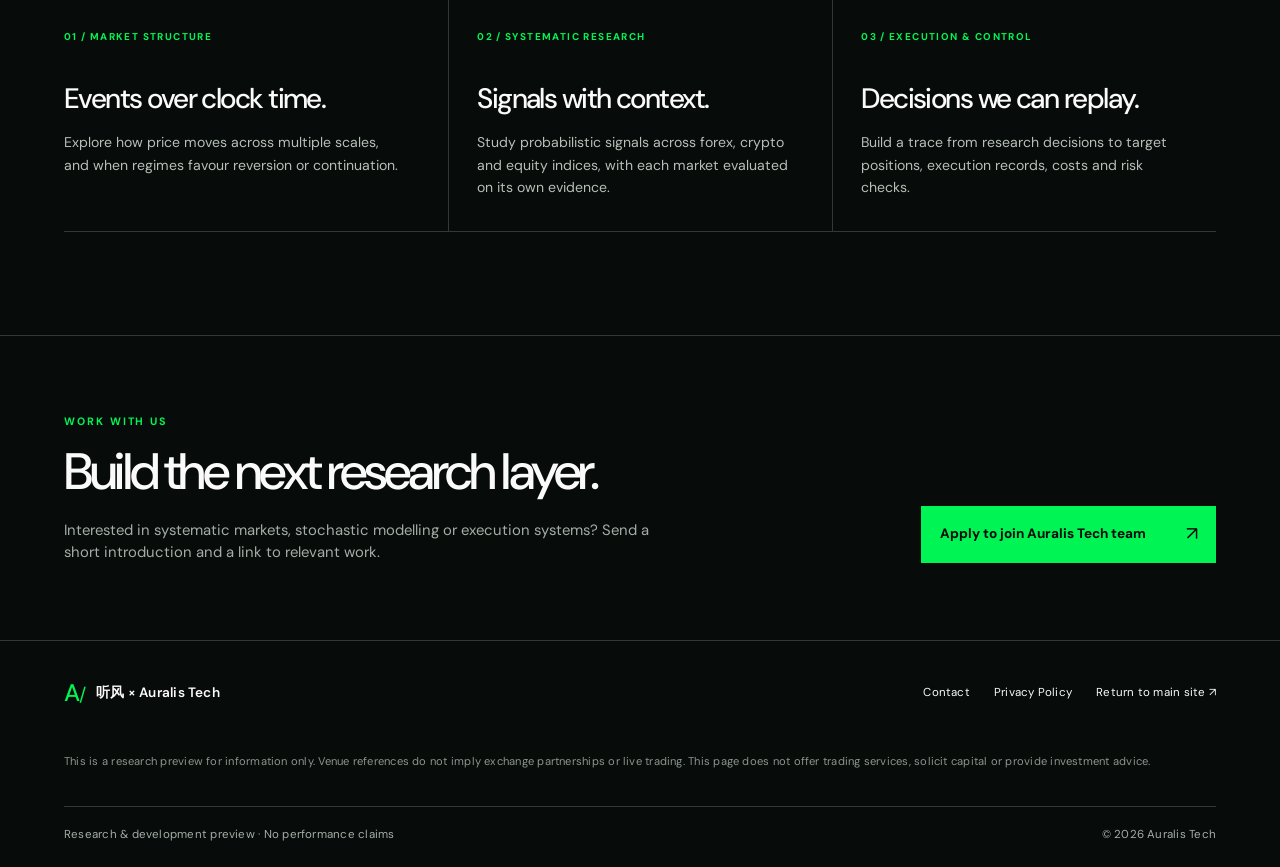
==== commit c847d89c: "Add venue marks to Auralis trade strip" ====
--- a/algorithmic-trading.html
+++ b/algorithmic-trading.html
@@ -12,7 +12,7 @@
   <link rel="preconnect" href="https://fonts.gstatic.com" crossorigin>
   <link href="https://fonts.googleapis.com/css2?family=DM+Sans:wght@400;500;600;700&amp;display=swap" rel="stylesheet">
   <link rel="stylesheet" href="styles.css?v=20261025-5">
-  <link rel="stylesheet" href="trading.css?v=20261025-5">
+  <link rel="stylesheet" href="trading.css?v=20261025-6">
 </head>
 <body class="trading-page">
   <a class="skip-link" href="#main" data-i18n="skipLink">Skip to content</a>
@@ -67,16 +67,18 @@
       <div class="venue-marquee">
         <div class="venue-track">
           <ul class="venue-list">
-            <li><strong>Binance</strong><small data-i18n="tradingVenueBinance">Market data</small></li>
-            <li><strong>OKX</strong><small data-i18n="tradingVenueOkx">Exchange research</small></li>
-            <li><strong>TMGM</strong><small data-i18n="tradingVenueTmgm">Planned CFD execution</small></li>
-            <li><strong>CME Group</strong><small data-i18n="tradingVenueCme">Futures roadmap</small></li>
+            <li><img class="venue-logo" src="assets/venues/binance.svg" alt="" width="42" height="42"><span class="venue-copy"><strong>Binance</strong><small data-i18n="tradingVenueBinance">Market data</small></span></li>
+            <li><img class="venue-logo" src="assets/venues/okx.svg" alt="" width="42" height="42"><span class="venue-copy"><strong>OKX</strong><small data-i18n="tradingVenueOkx">Exchange research</small></span></li>
+            <li><img class="venue-logo" src="assets/venues/tmgm.png" alt="" width="42" height="42"><span class="venue-copy"><strong>TMGM</strong><small data-i18n="tradingVenueTmgm">CFD Execution</small></span></li>
+            <li><img class="venue-logo" src="assets/venues/cme-group.png" alt="" width="42" height="42"><span class="venue-copy"><strong>CME Group</strong><small data-i18n="tradingVenueCme">Futures roadmap</small></span></li>
+            <li><img class="venue-logo" src="assets/venues/coinbase.svg" alt="" width="42" height="42"><span class="venue-copy"><strong>Coinbase</strong><small data-i18n="tradingVenueCoinbase">Exchange research</small></span></li>
           </ul>
           <ul class="venue-list" aria-hidden="true">
-            <li><strong>Binance</strong><small data-i18n="tradingVenueBinance">Market data</small></li>
-            <li><strong>OKX</strong><small data-i18n="tradingVenueOkx">Exchange research</small></li>
-            <li><strong>TMGM</strong><small data-i18n="tradingVenueTmgm">Planned CFD execution</small></li>
-            <li><strong>CME Group</strong><small data-i18n="tradingVenueCme">Futures roadmap</small></li>
+            <li><img class="venue-logo" src="assets/venues/binance.svg" alt="" width="42" height="42"><span class="venue-copy"><strong>Binance</strong><small data-i18n="tradingVenueBinance">Market data</small></span></li>
+            <li><img class="venue-logo" src="assets/venues/okx.svg" alt="" width="42" height="42"><span class="venue-copy"><strong>OKX</strong><small data-i18n="tradingVenueOkx">Exchange research</small></span></li>
+            <li><img class="venue-logo" src="assets/venues/tmgm.png" alt="" width="42" height="42"><span class="venue-copy"><strong>TMGM</strong><small data-i18n="tradingVenueTmgm">CFD Execution</small></span></li>
+            <li><img class="venue-logo" src="assets/venues/cme-group.png" alt="" width="42" height="42"><span class="venue-copy"><strong>CME Group</strong><small data-i18n="tradingVenueCme">Futures roadmap</small></span></li>
+            <li><img class="venue-logo" src="assets/venues/coinbase.svg" alt="" width="42" height="42"><span class="venue-copy"><strong>Coinbase</strong><small data-i18n="tradingVenueCoinbase">Exchange research</small></span></li>
           </ul>
         </div>
       </div>
@@ -121,7 +123,7 @@
     <div class="trading-footer-bottom"><p data-i18n="tradingStatus">Research &amp; development preview · No performance claims</p><span>© <span id="year"></span> Auralis Tech</span></div>
   </footer>
 
-  <script src="script.js?v=20261025-5"></script>
+  <script src="script.js?v=20261025-6"></script>
   <script src="trading-animation.js?v=20261025-3"></script>
 </body>
 </html>
--- a/trading.css
+++ b/trading.css
@@ -92,8 +92,10 @@
 .venue-marquee { margin-top: clamp(2.1rem, 4vw, 4rem); overflow: hidden; mask-image: linear-gradient(90deg, transparent, black 7%, black 93%, transparent); }
 .venue-track { display: flex; width: max-content; animation: venue-drift 28s linear infinite; }
 .venue-list { display: flex; flex: 0 0 auto; margin: 0; padding: 0; list-style: none; }
-.venue-list li { display: flex; flex: 0 0 max(190px, 25vw); flex-direction: column; justify-content: center; gap: 0.25rem; min-height: 6rem; padding: 0.75rem clamp(1.4rem, 3vw, 2.8rem); border-left: 1px solid var(--trading-line); }
-.venue-list strong { color: #d5ddd7; font-size: clamp(1.45rem, 2.2vw, 2.1rem); font-weight: 600; letter-spacing: -0.055em; white-space: nowrap; }
+.venue-list li { display: flex; flex: 0 0 max(230px, 25vw); align-items: center; justify-content: flex-start; gap: 1rem; min-height: 6rem; padding: 0.75rem clamp(1.25rem, 2.5vw, 2.5rem); border-left: 1px solid var(--trading-line); }
+.venue-logo { display: block; flex: 0 0 42px; width: 42px; height: 42px; object-fit: contain; }
+.venue-copy { display: flex; min-width: 0; flex-direction: column; gap: 0.1rem; }
+.venue-list strong { color: #f5f7f5; font-size: clamp(1.35rem, 2vw, 1.85rem); font-weight: 600; letter-spacing: -0.055em; white-space: nowrap; }
 .venue-list small { color: var(--trading-muted); font-size: 0.69rem; letter-spacing: 0.04em; }
 .trading-venues.is-paused .venue-track { animation-play-state: paused; }
 @media (hover: hover) { .venue-marquee:hover .venue-track { animation-play-state: paused; } }
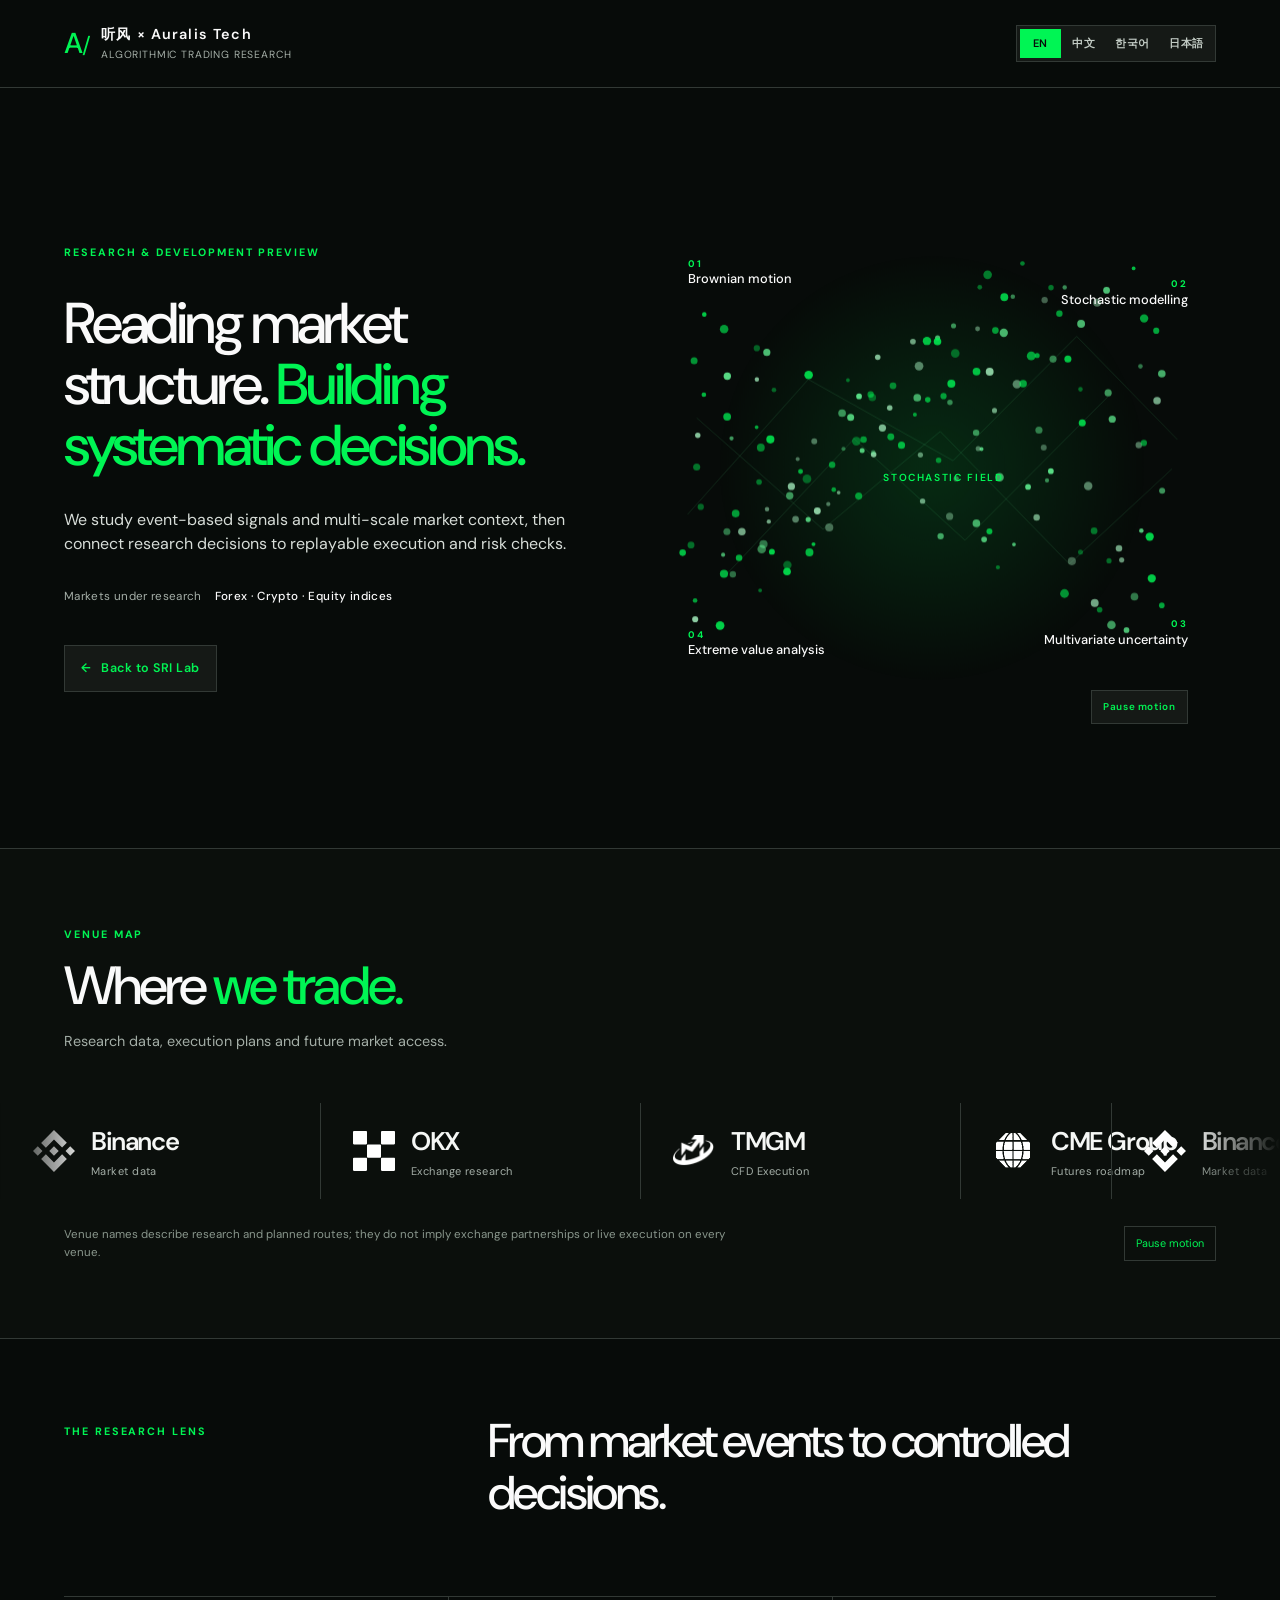
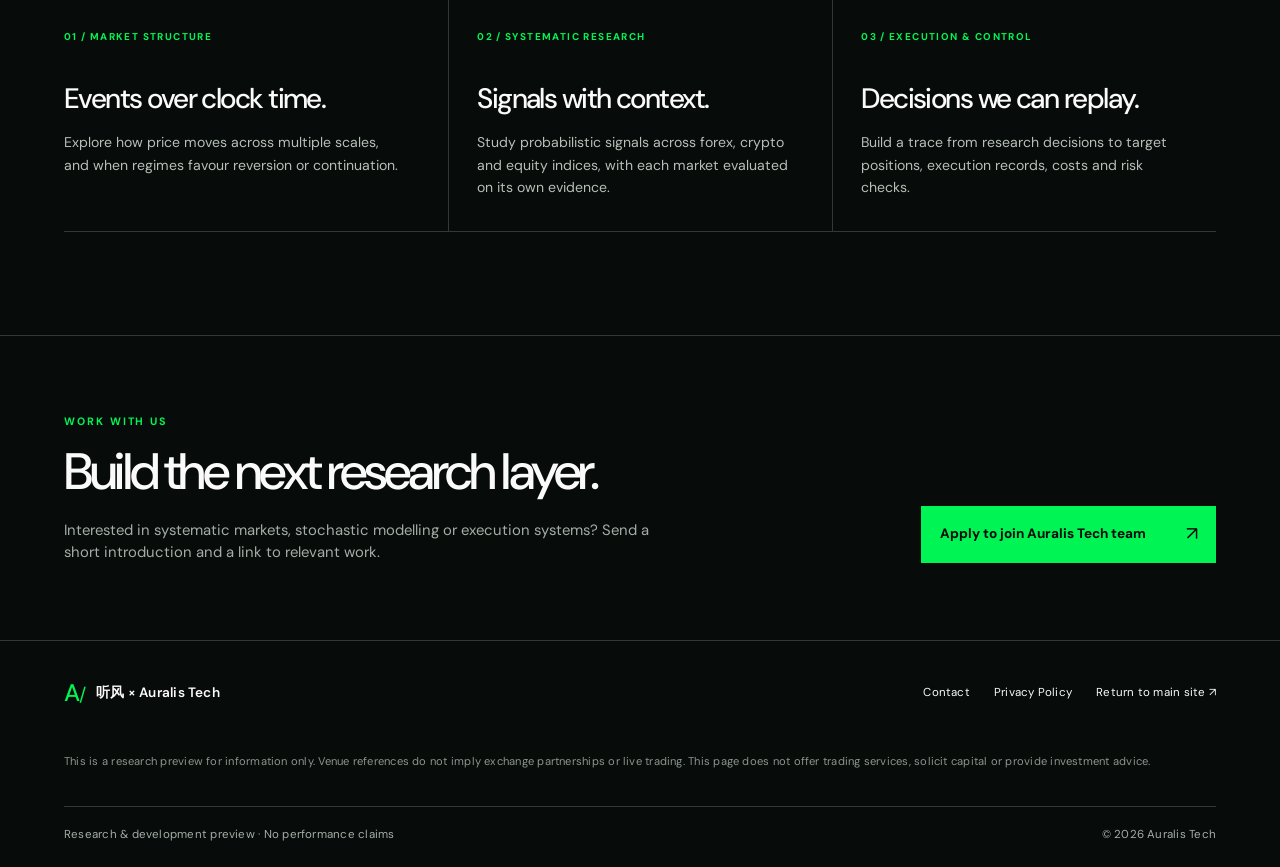
==== commit 60062b08: "Restore warm contact panel and gradient teaching scores" ====
--- a/algorithmic-trading.html
+++ b/algorithmic-trading.html
@@ -11,7 +11,7 @@
   <link rel="preconnect" href="https://fonts.googleapis.com">
   <link rel="preconnect" href="https://fonts.gstatic.com" crossorigin>
   <link href="https://fonts.googleapis.com/css2?family=DM+Sans:wght@400;500;600;700&amp;display=swap" rel="stylesheet">
-  <link rel="stylesheet" href="styles.css?v=20261025-5">
+  <link rel="stylesheet" href="styles.css?v=20261025-6">
   <link rel="stylesheet" href="trading.css?v=20261025-6">
 </head>
 <body class="trading-page">
--- a/styles.css
+++ b/styles.css
@@ -281,11 +281,12 @@
 .research-content li { padding: 0.38rem 0.6rem; border: 1px solid var(--line); border-radius: 999px; color: var(--muted); font-size: 0.75rem; }
 .branch-two .branch-label { color: var(--blue); }
 .branch-three .branch-label { color: var(--gold); }
-.research-trading-entry { display: inline-flex; align-items: center; justify-content: center; min-width: 2.65rem; min-height: 2.65rem; margin-top: 1rem; border: 1px solid var(--line); border-radius: 0.65rem; color: var(--green); background: rgba(255, 253, 248, 0.42); transition: border-color 160ms ease, color 160ms ease, transform 160ms ease; }
+.research-trading-entry { display: inline-flex; align-items: center; justify-content: center; gap: 0.4rem; min-height: 2.65rem; margin-top: 1rem; padding: 0.25rem 0.8rem 0.25rem 0.25rem; border: 1px solid var(--line); border-radius: 0.65rem; color: var(--green); background: rgba(255, 250, 242, 0.62); transition: border-color 160ms ease, color 160ms ease, transform 160ms ease; }
 .research-trading-entry:hover { border-color: var(--green); color: var(--ink); transform: translateY(-2px); }
 .research-trading-entry:focus-visible { outline: 3px solid rgba(31, 108, 89, 0.25); outline-offset: 3px; }
-.research-trading-mark { display: flex; align-items: center; justify-content: center; width: 2.25rem; height: 2.25rem; font-family: "DM Sans", sans-serif; font-size: 1.2rem; font-weight: 600; letter-spacing: -0.12em; line-height: 1; }
+.research-trading-mark { display: flex; flex: 0 0 auto; align-items: center; justify-content: center; width: 2.1rem; height: 2.1rem; font-family: "DM Sans", sans-serif; font-size: 1.15rem; font-weight: 600; letter-spacing: -0.12em; line-height: 1; }
 .research-trading-mark span { font-size: 0.78em; font-weight: 400; }
+.research-trading-name { font-size: 0.78rem; font-weight: 650; letter-spacing: -0.01em; white-space: nowrap; }
 
 .projects-section { padding-top: clamp(3rem, 6vw, 6rem); border-top: 1px solid var(--line); }
 .projects-section .section-intro { max-width: none; grid-template-columns: minmax(0, 1.25fr) minmax(250px, 0.75fr); align-items: end; margin-bottom: clamp(1.5rem, 3vw, 2.5rem); }
@@ -343,7 +344,7 @@
 .evidence-metrics { display: grid; grid-template-columns: repeat(3, minmax(0, 1fr)); gap: 0.65rem; }
 .evidence-period { grid-column: 1 / -1; margin: 0 0 0.15rem; color: var(--green); font-size: 0.73rem; font-weight: 700; letter-spacing: 0.07em; text-transform: uppercase; }
 .evidence-metric { min-width: 0; min-height: 165px; padding: 1.05rem; border: 1px solid rgba(255, 255, 255, 0.9); border-radius: 1.2rem; background: rgba(255, 255, 255, 0.76); box-shadow: 0 8px 24px rgba(39, 55, 83, 0.04); }
-.evidence-metric strong { display: block; margin-bottom: 1.5rem; color: #2563eb; font-family: Newsreader, Georgia, serif; font-size: clamp(2.5rem, 3.8vw, 3.9rem); font-weight: 500; line-height: 1; letter-spacing: -0.05em; }
+.evidence-metric strong { display: block; width: fit-content; margin-bottom: 1.5rem; color: transparent; background: linear-gradient(110deg, #0ea5e9, #4f77e8 46%, #7c3aed 82%, #a855f7); background-clip: text; -webkit-background-clip: text; -webkit-text-fill-color: transparent; font-family: Newsreader, Georgia, serif; font-size: clamp(2.5rem, 3.8vw, 3.9rem); font-weight: 500; line-height: 1; letter-spacing: -0.05em; }
 .evidence-metric strong span { font-size: 0.45em; }
 .evidence-metric h4 { margin: 0 0 0.25rem; font-size: 0.86rem; line-height: 1.25; }
 .evidence-metric p { margin: 0; color: var(--muted); font-size: 0.72rem; }
@@ -353,7 +354,7 @@
 .survey-table th, .survey-table td { padding: 0.65rem 0.35rem; border-bottom: 1px solid var(--line); vertical-align: baseline; }
 .survey-table thead th { color: var(--muted); font-size: 0.72rem; font-weight: 700; }
 .survey-table tbody th { white-space: nowrap; font-size: 0.82rem; font-weight: 700; }
-.survey-table td strong { color: #2563eb; font-family: Newsreader, Georgia, serif; font-size: 1.55rem; font-weight: 600; line-height: 1; }
+.survey-table td strong { color: transparent; background: linear-gradient(110deg, #0ea5e9, #4f77e8 46%, #7c3aed 82%, #a855f7); background-clip: text; -webkit-background-clip: text; -webkit-text-fill-color: transparent; font-family: Newsreader, Georgia, serif; font-size: 1.55rem; font-weight: 600; line-height: 1; }
 .survey-table td span { white-space: nowrap; color: var(--muted); font-size: 0.73rem; }
 .survey-positive { margin: 0.95rem 0 0; color: var(--ink); font-size: 0.82rem; font-weight: 700; }
 .survey-source { margin: 0.4rem 0 0; color: var(--muted); font-size: 0.72rem; line-height: 1.5; }
@@ -385,7 +386,7 @@
 .join-button:hover { transform: translateY(-2px); box-shadow: 0 18px 40px rgba(124, 58, 237, 0.3); }
 
 .contact-section { padding-top: clamp(1rem, 2vw, 2rem); }
-.contact-card { max-width: 1180px; margin: 0 auto; padding: clamp(2rem, 6vw, 5.2rem); border: 1px solid var(--line); border-radius: 2.4rem; background: linear-gradient(120deg, rgba(255, 253, 248, 0.78), rgba(237, 242, 237, 0.8)); box-shadow: var(--shadow); text-align: center; }
+.contact-card { max-width: 1180px; margin: 0 auto; padding: clamp(2rem, 6vw, 5.2rem); border: 1px solid var(--line); border-radius: 2.4rem; background: rgba(255, 250, 242, 0.86); box-shadow: var(--shadow); text-align: center; }
 .contact-card h2 { max-width: 900px; margin-inline: auto; }
 .contact-card > p:not(.eyebrow) { max-width: 680px; margin: 1.2rem auto 0; color: var(--muted); }
 .contact-email { display: inline-flex; gap: 0.4rem; margin-top: 2rem; padding-bottom: 0.25rem; border-bottom: 1px solid var(--ink); font-size: clamp(1rem, 2vw, 1.35rem); font-weight: 700; }
@@ -541,3 +542,7 @@
   .button:hover { transform: none; }
   .research-card:hover .research-visual img { transform: none; filter: none; }
 }
+
+@media (forced-colors: active) {
+  .evidence-metric strong, .survey-table td strong { color: CanvasText; background: none; -webkit-text-fill-color: CanvasText; }
+}
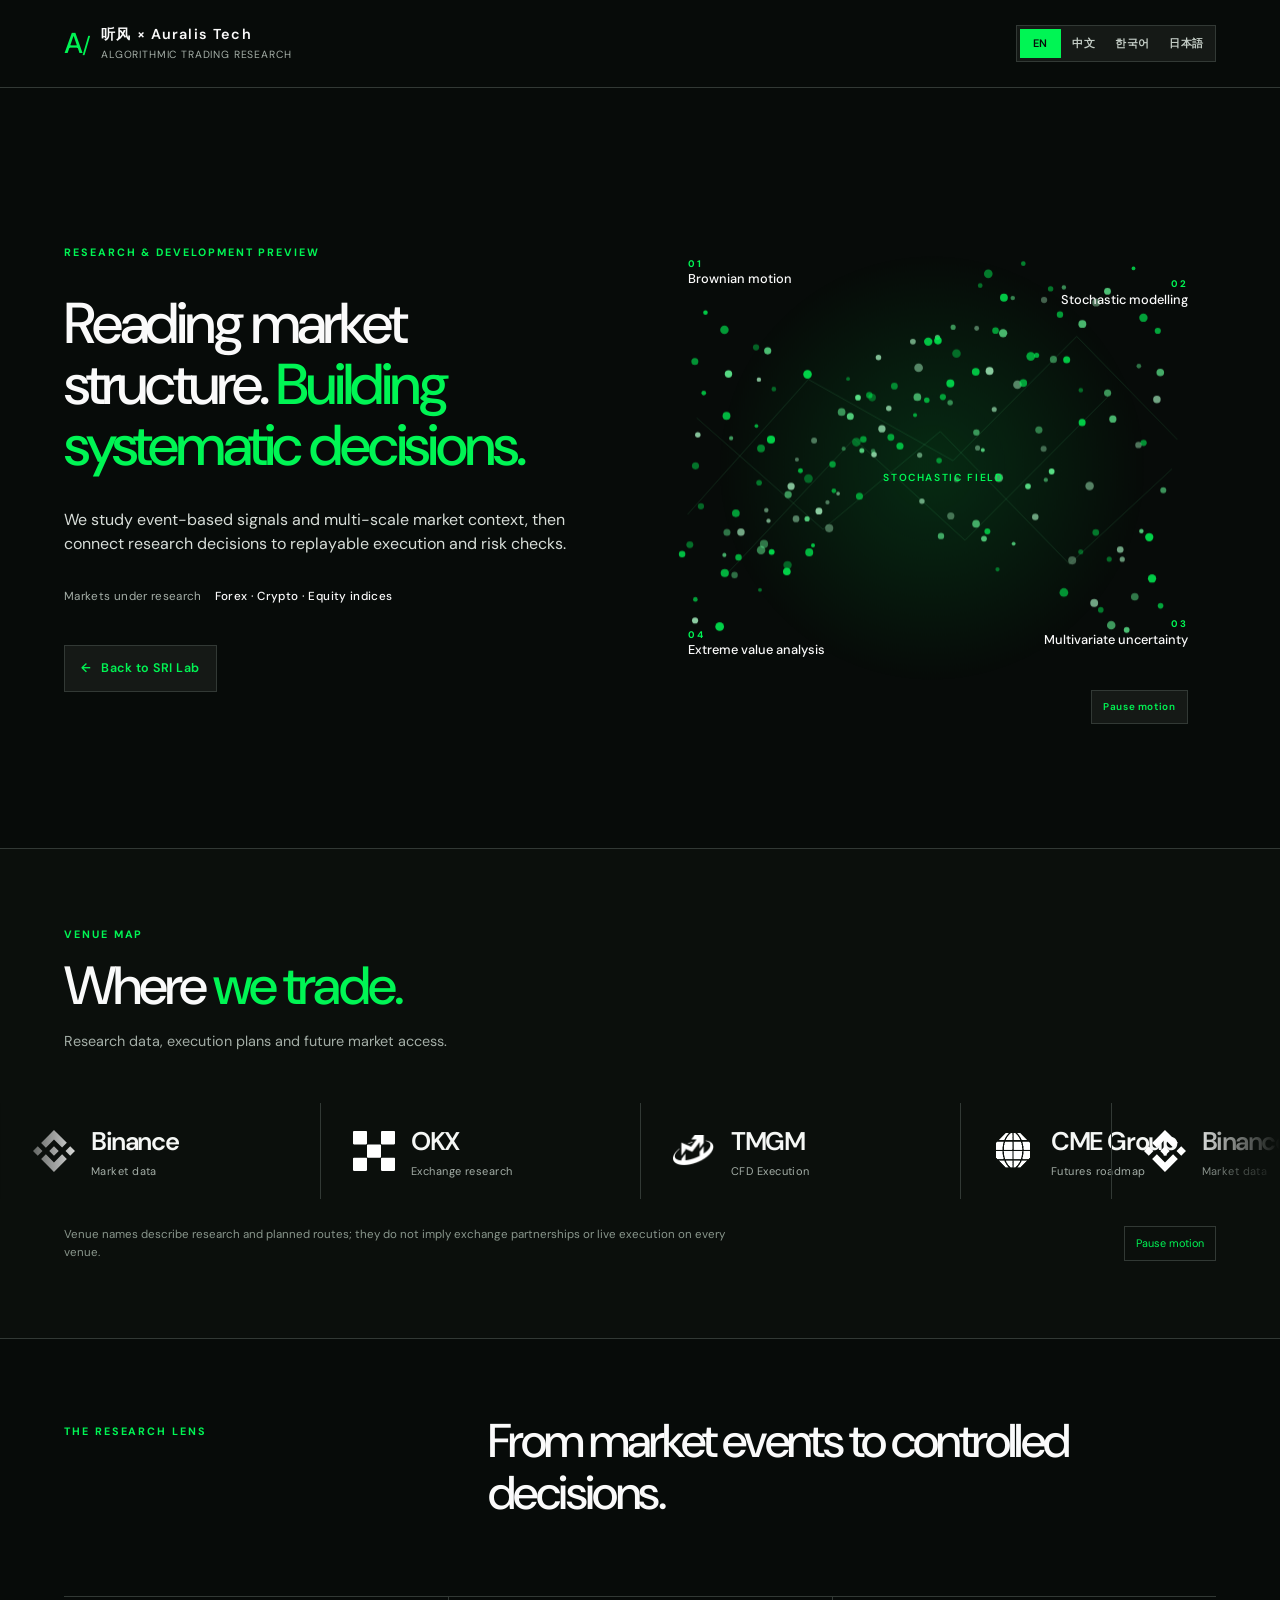
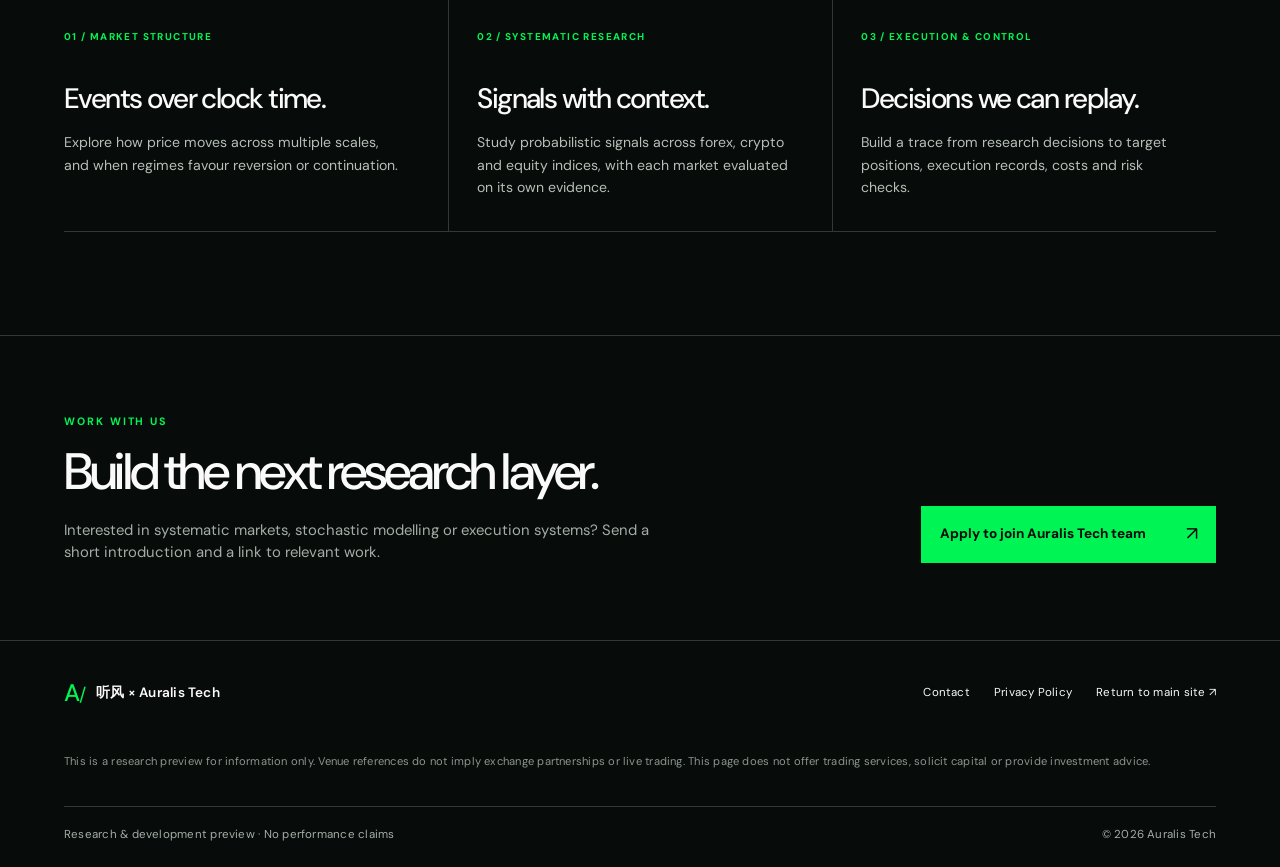
==== commit 6df796d3: "Polish final contact section with soft gradient" ====
--- a/algorithmic-trading.html
+++ b/algorithmic-trading.html
@@ -11,7 +11,7 @@
   <link rel="preconnect" href="https://fonts.googleapis.com">
   <link rel="preconnect" href="https://fonts.gstatic.com" crossorigin>
   <link href="https://fonts.googleapis.com/css2?family=DM+Sans:wght@400;500;600;700&amp;display=swap" rel="stylesheet">
-  <link rel="stylesheet" href="styles.css?v=20261025-6">
+  <link rel="stylesheet" href="styles.css?v=20261025-7">
   <link rel="stylesheet" href="trading.css?v=20261025-6">
 </head>
 <body class="trading-page">
--- a/styles.css
+++ b/styles.css
@@ -386,11 +386,18 @@
 .join-button:hover { transform: translateY(-2px); box-shadow: 0 18px 40px rgba(124, 58, 237, 0.3); }
 
 .contact-section { padding-top: clamp(1rem, 2vw, 2rem); }
-.contact-card { max-width: 1180px; margin: 0 auto; padding: clamp(2rem, 6vw, 5.2rem); border: 1px solid var(--line); border-radius: 2.4rem; background: rgba(255, 250, 242, 0.86); box-shadow: var(--shadow); text-align: center; }
+.contact-card { position: relative; isolation: isolate; overflow: hidden; max-width: 1180px; margin: 0 auto; padding: clamp(2.2rem, 6vw, 5.2rem); border: 1px solid rgba(124, 58, 237, 0.16); border-radius: 2.4rem; background: radial-gradient(ellipse at 11% 8%, rgba(14, 165, 233, 0.17), transparent 46%), radial-gradient(ellipse at 88% 94%, rgba(168, 85, 247, 0.16), transparent 44%), linear-gradient(135deg, #fffdf8 18%, #fbf7f6 62%, #faf4fa); box-shadow: 0 26px 75px rgba(37, 45, 57, 0.12); text-align: center; }
+.contact-card::before { position: absolute; top: 0; left: 12%; width: 76%; height: 3px; border-radius: 0 0 999px 999px; background: linear-gradient(90deg, transparent, #0ea5e9 25%, #7c3aed 74%, transparent); content: ""; }
 .contact-card h2 { max-width: 900px; margin-inline: auto; }
 .contact-card > p:not(.eyebrow) { max-width: 680px; margin: 1.2rem auto 0; color: var(--muted); }
-.contact-email { display: inline-flex; gap: 0.4rem; margin-top: 2rem; padding-bottom: 0.25rem; border-bottom: 1px solid var(--ink); font-size: clamp(1rem, 2vw, 1.35rem); font-weight: 700; }
-.contact-profiles { display: flex; flex-wrap: wrap; justify-content: center; gap: 0.8rem 1.25rem; margin-top: 2rem; color: var(--muted); font-size: 0.86rem; }
+.contact-email { display: inline-flex; align-items: center; justify-content: center; gap: 0.9rem; max-width: 100%; margin-top: 2rem; padding: 0.55rem 0.55rem 0.55rem 1.3rem; border: 1px solid rgba(79, 119, 232, 0.2); border-radius: 999px; color: var(--ink); background: rgba(255, 255, 255, 0.78); box-shadow: 0 12px 32px rgba(68, 73, 113, 0.1); font-size: clamp(1rem, 2vw, 1.25rem); font-weight: 700; transition: border-color 180ms ease, box-shadow 180ms ease; }
+.contact-email:hover { border-color: rgba(124, 58, 237, 0.42); box-shadow: 0 16px 38px rgba(68, 73, 113, 0.16); }
+.contact-email:focus-visible, .contact-profiles a:focus-visible { outline: 2px solid #6d28d9; outline-offset: 3px; }
+.contact-email-text { min-width: 0; overflow-wrap: anywhere; }
+.contact-email-arrow { display: grid; flex: 0 0 2.4rem; place-items: center; width: 2.4rem; height: 2.4rem; border-radius: 50%; color: white; background: linear-gradient(135deg, #0ea5e9, #7c3aed); font-size: 1rem; line-height: 1; }
+.contact-profiles { display: flex; flex-wrap: wrap; justify-content: center; gap: 0.55rem; width: fit-content; max-width: 100%; margin: 1.65rem auto 0; padding-top: 1.35rem; border-top: 1px solid rgba(79, 119, 232, 0.16); color: var(--muted); font-size: 0.83rem; }
+.contact-profiles a { display: inline-flex; align-items: center; min-height: 2.5rem; padding: 0.42rem 0.75rem; border: 1px solid rgba(79, 119, 232, 0.14); border-radius: 999px; background: rgba(255, 255, 255, 0.45); transition: border-color 180ms ease, color 180ms ease, background 180ms ease; }
+.contact-profiles a:hover { border-color: rgba(124, 58, 237, 0.4); color: var(--ink); background: rgba(255, 255, 255, 0.85); }
 
 .site-footer { display: grid; grid-template-columns: 1fr auto 1fr; align-items: center; gap: 1rem; padding: 1.5rem clamp(1.2rem, 4vw, 4rem); border-top: 1px solid var(--line); color: var(--muted); font-size: 0.8rem; }
 .site-footer p { margin: 0; }
@@ -529,6 +536,11 @@
   .evidence-metric h4 { font-size: 0.78rem; }
   .evidence-metric p { font-size: 0.68rem; }
   .survey-table td span { display: block; margin-top: 0.15rem; }
+  .contact-card { padding: 2.3rem 1.15rem; border-radius: 1.8rem; }
+  .contact-email { width: 100%; gap: 0.45rem; margin-top: 1.65rem; padding: 0.45rem 0.45rem 0.45rem 0.75rem; font-size: clamp(0.77rem, 3.5vw, 0.94rem); }
+  .contact-email-arrow { flex-basis: 2rem; width: 2rem; height: 2rem; }
+  .contact-profiles { gap: 0.4rem; font-size: 0.76rem; }
+  .contact-profiles a { padding: 0.35rem 0.6rem; }
 }
 
 @media (max-width: 360px) {
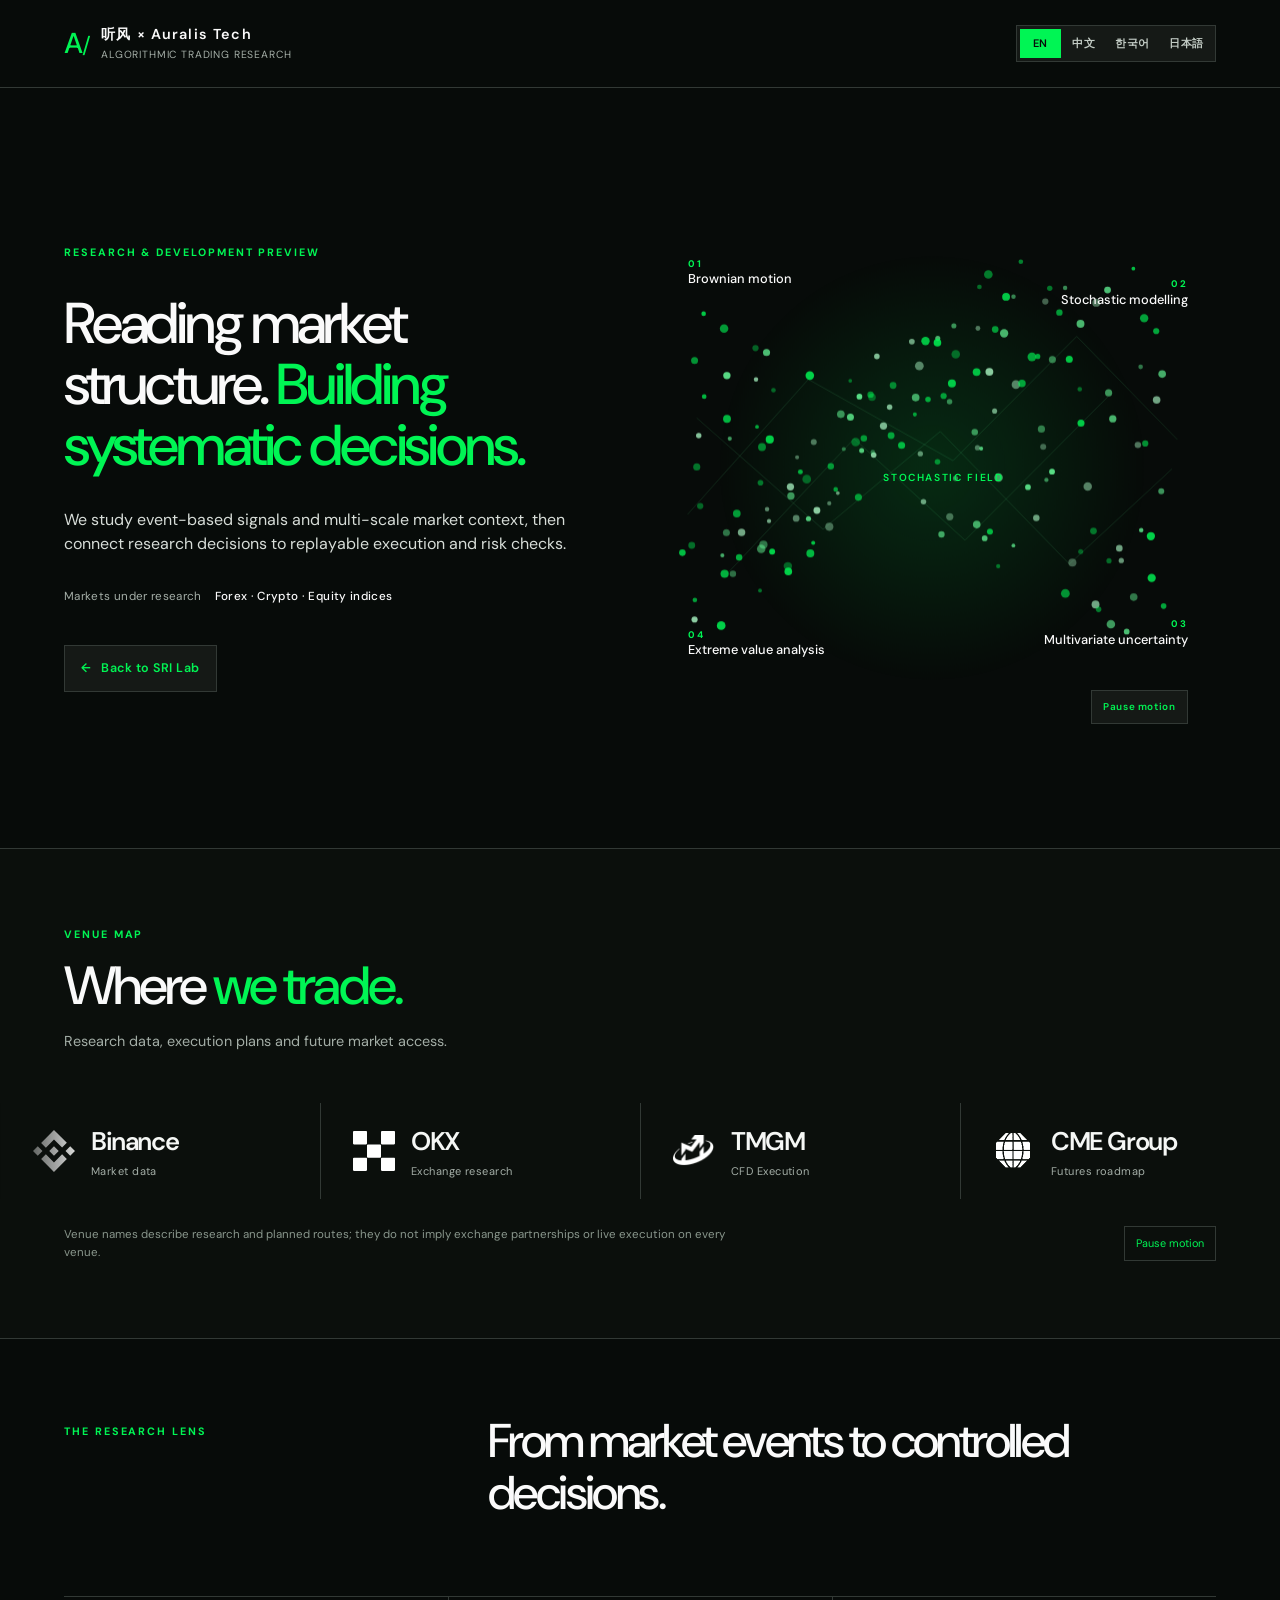
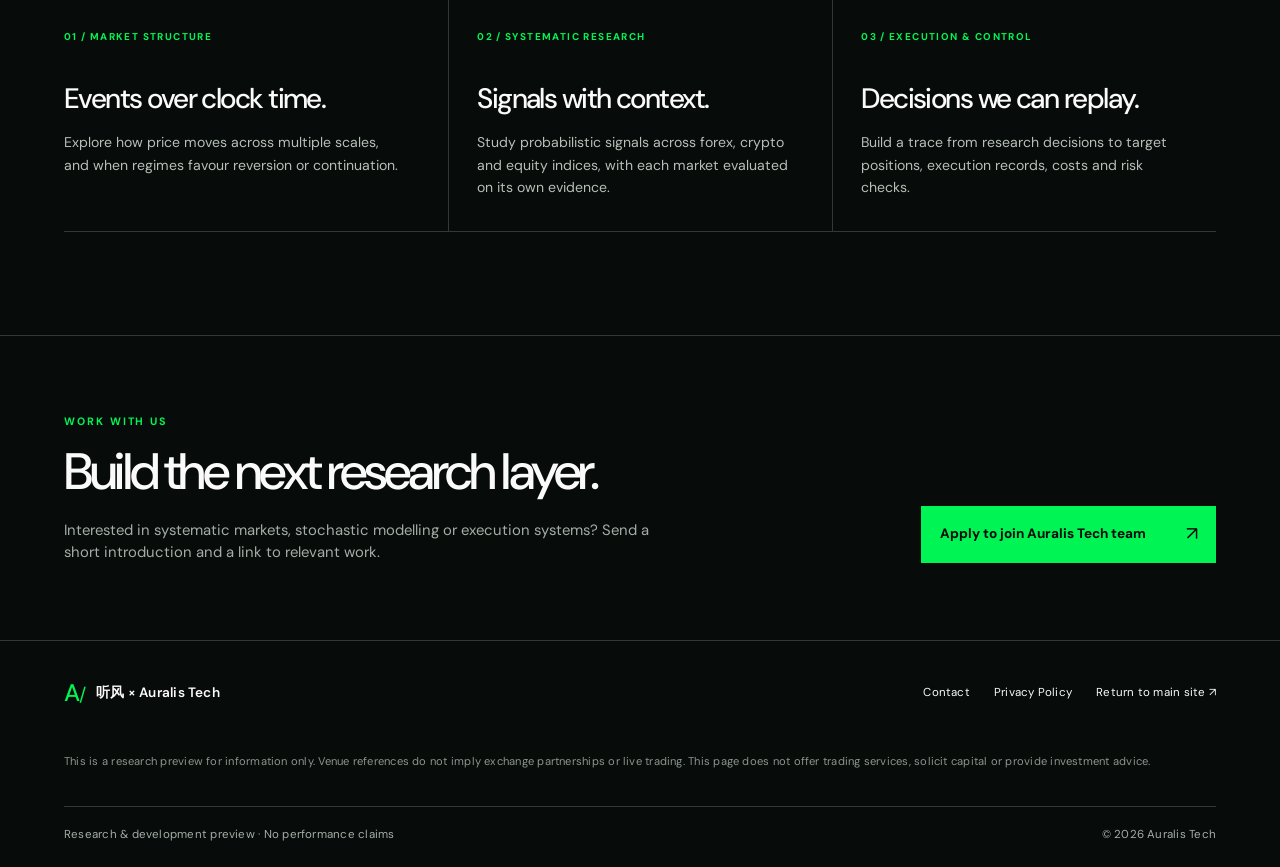
==== commit a7fe9354: "Prevent trading venue marquee overlap" ====
--- a/algorithmic-trading.html
+++ b/algorithmic-trading.html
@@ -12,7 +12,7 @@
   <link rel="preconnect" href="https://fonts.gstatic.com" crossorigin>
   <link href="https://fonts.googleapis.com/css2?family=DM+Sans:wght@400;500;600;700&amp;display=swap" rel="stylesheet">
   <link rel="stylesheet" href="styles.css?v=20261025-7">
-  <link rel="stylesheet" href="trading.css?v=20261025-6">
+  <link rel="stylesheet" href="trading.css?v=20261025-7">
 </head>
 <body class="trading-page">
   <a class="skip-link" href="#main" data-i18n="skipLink">Skip to content</a>
--- a/trading.css
+++ b/trading.css
@@ -92,9 +92,9 @@
 .venue-marquee { margin-top: clamp(2.1rem, 4vw, 4rem); overflow: hidden; mask-image: linear-gradient(90deg, transparent, black 7%, black 93%, transparent); }
 .venue-track { display: flex; width: max-content; animation: venue-drift 28s linear infinite; }
 .venue-list { display: flex; flex: 0 0 auto; margin: 0; padding: 0; list-style: none; }
-.venue-list li { display: flex; flex: 0 0 max(230px, 25vw); align-items: center; justify-content: flex-start; gap: 1rem; min-height: 6rem; padding: 0.75rem clamp(1.25rem, 2.5vw, 2.5rem); border-left: 1px solid var(--trading-line); }
+.venue-list li { display: flex; flex: 0 0 auto; min-width: max(270px, 25vw); align-items: center; justify-content: flex-start; gap: 1rem; min-height: 6rem; padding: 0.75rem clamp(1.25rem, 2.5vw, 2.5rem); border-left: 1px solid var(--trading-line); }
 .venue-logo { display: block; flex: 0 0 42px; width: 42px; height: 42px; object-fit: contain; }
-.venue-copy { display: flex; min-width: 0; flex-direction: column; gap: 0.1rem; }
+.venue-copy { display: flex; flex: 0 0 auto; flex-direction: column; gap: 0.1rem; }
 .venue-list strong { color: #f5f7f5; font-size: clamp(1.35rem, 2vw, 1.85rem); font-weight: 600; letter-spacing: -0.055em; white-space: nowrap; }
 .venue-list small { color: var(--trading-muted); font-size: 0.69rem; letter-spacing: 0.04em; }
 .trading-venues.is-paused .venue-track { animation-play-state: paused; }
